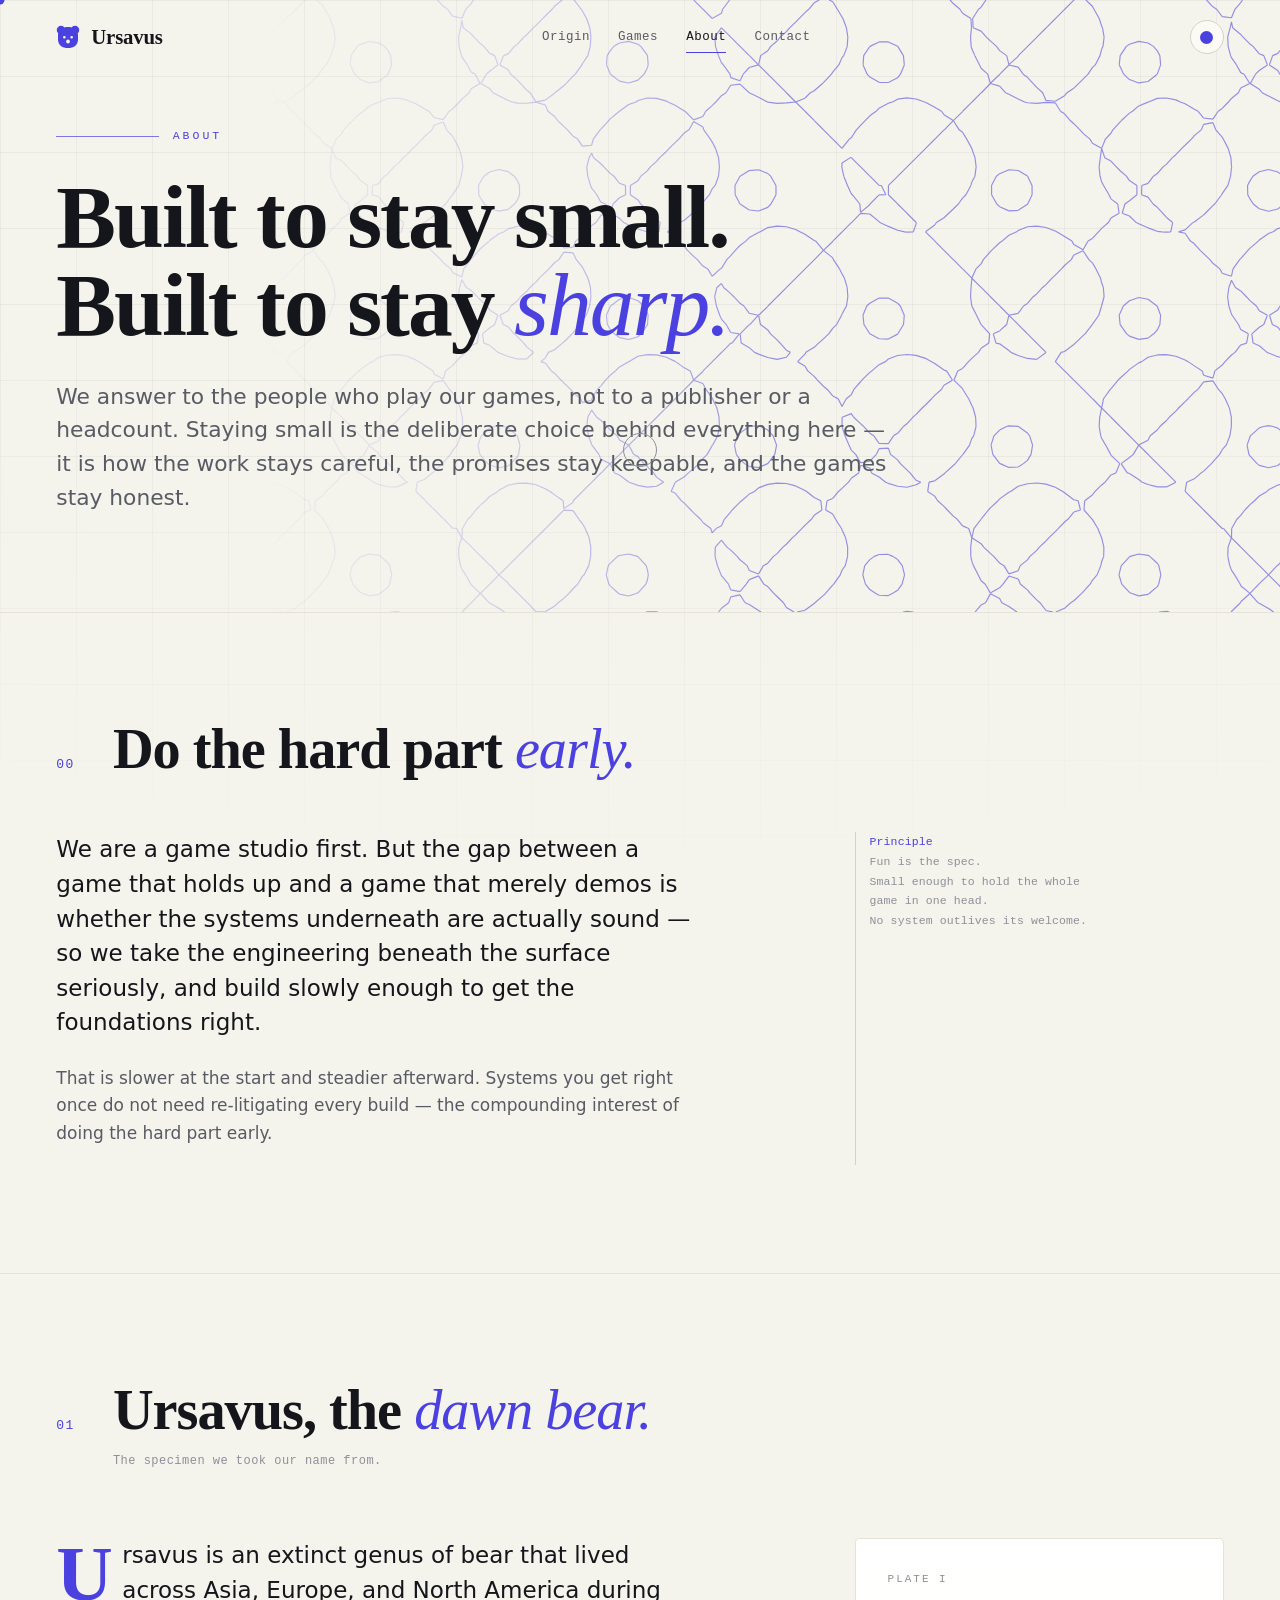
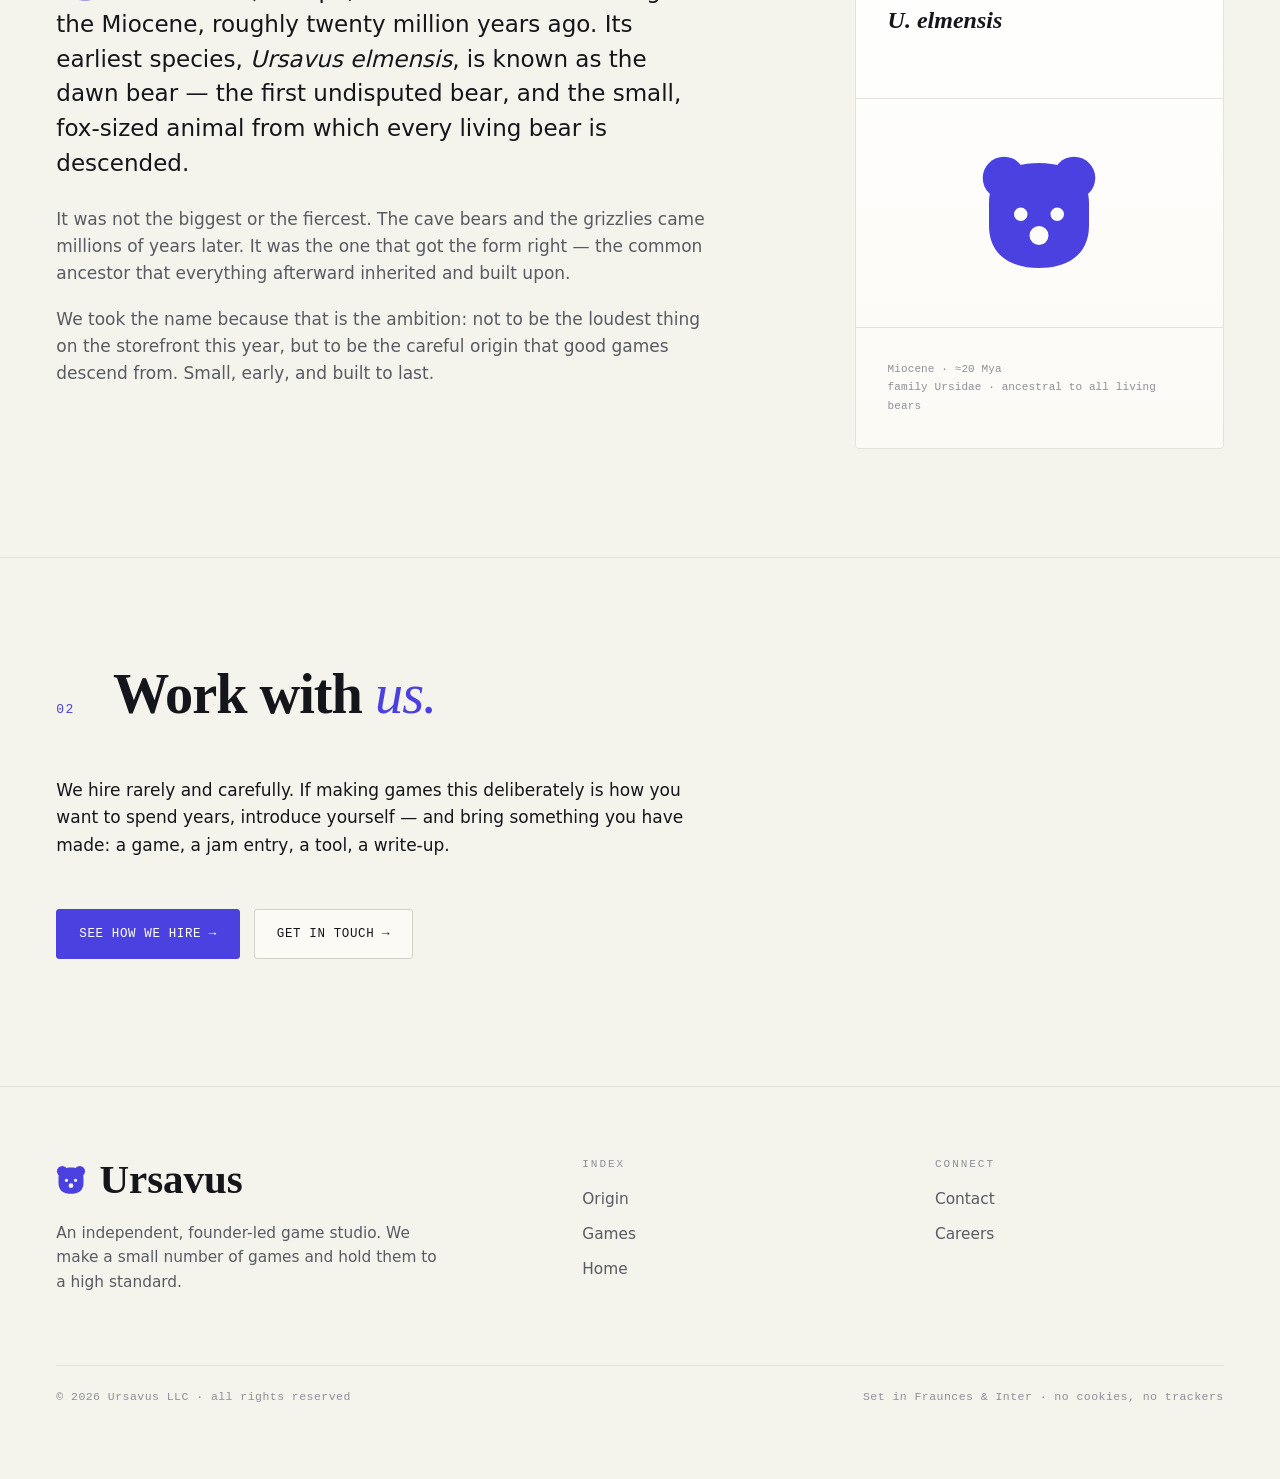
==== about.html @ 77b8c3cc "About hero: "Built to stay wild" -> "Built to stay sharp" Co-Authored-By: Claude Fable 5 <noreply@an" ====
<!doctype html>
<html lang="en">
<head>
  <meta charset="utf-8">
  <meta name="viewport" content="width=device-width, initial-scale=1">
  <title>About — Ursavus</title>
  <meta name="description" content="Ursavus is an independent, founder-led video game studio named for the dawn bear — the small Miocene ancestor of every living bear. Built to stay small, built to stay sharp.">
  <meta name="theme-color" content="#0A0B0F">
  <meta name="color-scheme" content="dark light">
  <script>
    (function(){var t;try{t=localStorage.getItem("urs-theme");}catch(e){}
      if(t!=="light"&&t!=="dark"){t=window.matchMedia&&window.matchMedia("(prefers-color-scheme: light)").matches?"light":"dark";}
      document.documentElement.setAttribute("data-theme",t);document.documentElement.classList.add("js");
      try{if("scrollRestoration"in history)history.scrollRestoration="manual";}catch(e2){}})();
  </script>
  <link rel="icon" href="logo.svg" type="image/svg+xml">
  <link rel="preload" href="../fonts/fraunces-600.woff2" as="font" type="font/woff2" crossorigin>
  <link rel="preload" href="../fonts/inter-400.woff2" as="font" type="font/woff2" crossorigin>
  <link rel="stylesheet" href="styles.css">
</head>
<body id="top">
  <a class="skip" href="#main">Skip to content</a>
  <div class="cursor" aria-hidden="true"></div>
  <div class="cursor-ring" aria-hidden="true"></div>

  <header class="site-head">
    <div class="wrap head-row">
      <a class="brand magnetic" href="index.html" aria-label="Ursavus — home">
        <svg class="mark" viewBox="0 0 48 56" aria-hidden="true">
          <circle cx="10" cy="14" r="8.5"/><circle cx="38" cy="14" r="8.5"/>
          <path fill-rule="evenodd" d="M4,24 C4,12 14,8 24,8 C34,8 44,12 44,24 L44,33 C44,45 35,50 24,50 C13,50 4,45 4,33 Z M14,28.5 a2.7,2.7 0 1,0 5.4,0 a2.7,2.7 0 1,0 -5.4,0 z M28.6,28.5 a2.7,2.7 0 1,0 5.4,0 a2.7,2.7 0 1,0 -5.4,0 z M20.2,37 a3.8,3.8 0 1,0 7.6,0 a3.8,3.8 0 1,0 -7.6,0 z"/>
        </svg>
        Ursavus
      </a>
      <nav class="nav" aria-label="Primary">
        <a href="index.html#origin">Origin</a>
        <a href="index.html#games">Games</a>
        <a href="about.html" class="active">About</a>
        <a href="contact.html">Contact</a>
      </nav>
      <div class="head-tools">
        <button class="tt magnetic" type="button" aria-label="Switch theme"><span class="tt-disc"></span></button>
        <button class="burger" type="button" aria-label="Menu" aria-expanded="false">
          <svg width="18" height="18" viewBox="0 0 18 18" aria-hidden="true"><path d="M2 5h14M2 9h14M2 13h14" stroke="currentColor" stroke-width="1.6" stroke-linecap="round"/></svg>
        </button>
      </div>
    </div>
  </header>

  <main id="main">

    <section class="hero hero--page">
      <canvas id="field" class="hero-field hero-field--lattice" data-mode="lattice" aria-hidden="true"></canvas>
      <div class="wrap">
        <p class="hero-eyebrow reveal"><span class="rule"></span><span class="tag tag--accent">About</span></p>
        <h1 class="disp reveal" style="--d:60;font-size:clamp(2.6rem,7vw,6rem);max-width:16ch">Built to stay small. Built to stay <em>sharp.</em></h1>
        <p class="lead reveal" style="--d:140;max-width:60ch;margin-top:1em">We answer to the people who play our games, not to a publisher or a headcount. Staying small is the deliberate choice behind everything here — it is how the work stays careful, the promises stay keepable, and the games stay honest.</p>
      </div>
    </section>

    <!-- 00 the company -->
    <section class="section section--line" aria-labelledby="a-co">
      <div class="wrap">
        <div class="cat-head">
          <span class="cat-num reveal">00</span>
          <div><h2 class="cat-title reveal" id="a-co">Do the hard part <em>early.</em></h2></div>
        </div>
        <div class="grid12">
          <div class="prose reveal" style="grid-column:1/span 7;--d:60">
            <p class="first">We are a game studio first. But the gap between a game that holds up and a game that merely demos is whether the systems underneath are actually sound — so we take the engineering beneath the surface seriously, and build slowly enough to get the foundations right.</p>
            <p>That is slower at the start and steadier afterward. Systems you get right once do not need re-litigating every build — the compounding interest of doing the hard part early.</p>
          </div>
          <aside class="margin-note reveal" style="grid-column:9/span 4;--d:140">
            <b>Principle</b><br>Fun is the spec.<br>Small enough to hold the whole<br>game in one head.<br>No system outlives its welcome.
          </aside>
        </div>
      </div>
    </section>

    <!-- 01 the name — specimen entry -->
    <section class="section section--line" id="name" aria-labelledby="a-name">
      <div class="wrap">
        <div class="cat-head">
          <span class="cat-num reveal">01</span>
          <div>
            <h2 class="cat-title reveal" id="a-name">Ursavus, the <em>dawn bear.</em></h2>
            <p class="cat-sub reveal" style="--d:80">The specimen we took our name from.</p>
          </div>
        </div>
        <div class="grid12" style="align-items:start;row-gap:clamp(24px,4vw,40px)">
          <div class="prose reveal" style="grid-column:1/span 7;--d:60">
            <p class="first drop">Ursavus is an extinct genus of bear that lived across Asia, Europe, and North America during the Miocene, roughly twenty million years ago. Its earliest species, <em>Ursavus elmensis</em>, is known as the dawn bear — the first undisputed bear, and the small, fox-sized animal from which every living bear is descended.</p>
            <p>It was not the biggest or the fiercest. The cave bears and the grizzlies came millions of years later. It was the one that got the form right — the common ancestor that everything afterward inherited and built upon.</p>
            <p>We took the name because that is the ambition: not to be the loudest thing on the storefront this year, but to be the careful origin that good games descend from. Small, early, and built to last.</p>
          </div>
          <figure class="plate reveal" style="grid-column:9/span 4;--d:120;margin:0">
            <div class="plate-head"><div><p class="plate-id">Plate I</p><p class="plate-name" style="font-size:clamp(1.2rem,2vw,1.5rem)"><em>U. elmensis</em></p></div></div>
            <div class="plate-body" style="display:grid;place-items:center;padding-block:clamp(26px,4vw,44px)">
              <svg viewBox="0 0 48 56" width="120" aria-hidden="true" style="color:var(--accent)">
                <g fill="currentColor">
                  <circle cx="10" cy="14" r="8.5"/><circle cx="38" cy="14" r="8.5"/>
                  <path fill-rule="evenodd" d="M4,24 C4,12 14,8 24,8 C34,8 44,12 44,24 L44,33 C44,45 35,50 24,50 C13,50 4,45 4,33 Z M14,28.5 a2.7,2.7 0 1,0 5.4,0 a2.7,2.7 0 1,0 -5.4,0 z M28.6,28.5 a2.7,2.7 0 1,0 5.4,0 a2.7,2.7 0 1,0 -5.4,0 z M20.2,37 a3.8,3.8 0 1,0 7.6,0 a3.8,3.8 0 1,0 -7.6,0 z"/>
                </g>
              </svg>
            </div>
            <figcaption class="plate-head" style="border-top:1px solid var(--line);border-bottom:none">
              <div class="margin-note" style="border:none;padding:0;font-size:11px">Miocene · ≈20 Mya<br>family Ursidae · ancestral to all living bears</div>
            </figcaption>
          </figure>
        </div>
      </div>
    </section>

    <!-- 02 work with us -->
    <section class="section section--line" aria-labelledby="a-join">
      <div class="wrap">
        <div class="cat-head">
          <span class="cat-num reveal">02</span>
          <div><h2 class="cat-title reveal" id="a-join">Work with <em>us.</em></h2></div>
        </div>
        <div class="grid12">
          <p class="prose first reveal" style="grid-column:1/span 8;--d:60">We hire rarely and carefully. If making games this deliberately is how you want to spend years, introduce yourself — and bring something you have made: a game, a jam entry, a tool, a write-up.</p>
        </div>
        <p class="btnrow reveal" style="--d:120;margin-top:2rem">
          <a class="btn btn--solid magnetic" href="contact.html#careers">See how we hire <span class="arr" aria-hidden="true">→</span></a>
          <a class="btn magnetic" href="contact.html">Get in touch <span class="arr" aria-hidden="true">→</span></a>
        </p>
      </div>
    </section>

  </main>

  <footer class="site-foot">
    <div class="wrap">
      <div class="foot-top">
        <div class="foot-brand">
          <p class="foot-mark">
            <svg class="mark" viewBox="0 0 48 56" aria-hidden="true">
              <circle cx="10" cy="14" r="8.5"/><circle cx="38" cy="14" r="8.5"/>
              <path fill-rule="evenodd" d="M4,24 C4,12 14,8 24,8 C34,8 44,12 44,24 L44,33 C44,45 35,50 24,50 C13,50 4,45 4,33 Z M14,28.5 a2.7,2.7 0 1,0 5.4,0 a2.7,2.7 0 1,0 -5.4,0 z M28.6,28.5 a2.7,2.7 0 1,0 5.4,0 a2.7,2.7 0 1,0 -5.4,0 z M20.2,37 a3.8,3.8 0 1,0 7.6,0 a3.8,3.8 0 1,0 -7.6,0 z"/>
            </svg>
            Ursavus
          </p>
          <p>An independent, founder-led game studio. We make a small number of games and hold them to a high standard.</p>
        </div>
        <div class="foot-col">
          <h4>Index</h4>
          <a href="index.html#origin">Origin</a>
          <a href="index.html#games">Games</a>
          <a href="index.html">Home</a>
        </div>
        <div class="foot-col">
          <h4>Connect</h4>
          <a href="contact.html">Contact</a>
          <a href="contact.html#careers">Careers</a>
        </div>
      </div>
      <div class="foot-meta">
        <span>© 2026 Ursavus LLC · all rights reserved</span>
        <span>Set in Fraunces &amp; Inter · no cookies, no trackers</span>
      </div>
    </div>
  </footer>

  <script defer src="app.js"></script>
  <script defer src="viz.js"></script>
</body>
</html>
---- styles.css ----
/* ============================================================================
   URSAVUS — v2  ·  "A field guide to a deliberate game studio"
   Editorial / Swiss system with an exposed mathematical grid, taxonomic
   marginalia, and a deep-time signature. Fraunces · Inter · mono. Dual theme.
   ============================================================================ */

@font-face{font-family:"Fraunces";font-style:normal;font-weight:600;font-display:swap;src:url("../fonts/fraunces-600.woff2") format("woff2");}
@font-face{font-family:"Fraunces";font-style:italic;font-weight:400;font-display:swap;src:url("../fonts/fraunces-400-italic.woff2") format("woff2");}
@font-face{font-family:"Inter";font-style:normal;font-weight:400;font-display:swap;src:url("../fonts/inter-400.woff2") format("woff2");}
@font-face{font-family:"Inter";font-style:normal;font-weight:600;font-display:swap;src:url("../fonts/inter-600.woff2") format("woff2");}

/* ---------- tokens ---------- */
:root{
  --serif:"Fraunces",Georgia,"Times New Roman",serif;
  --sans:"Inter",system-ui,-apple-system,"Segoe UI",Roboto,sans-serif;
  --mono:ui-monospace,"SF Mono","JetBrains Mono","IBM Plex Mono",Menlo,Consolas,monospace;

  --maxw:1280px;
  --gut:clamp(20px,4.4vw,72px);
  --col:minmax(0,1fr);

  /* dark (default) */
  --bg:#0A0B0F;
  --bg-2:#0E1015;
  --panel:#101319;
  --ink:#ECEDF1;
  --ink-2:#9A9DA8;
  --ink-3:#5E626E;
  --line:#191C24;
  --line-2:#272B35;
  --accent:#7C73FF;
  --accent-2:#54E3C6;
  --accent-ink:#08090C;
  --grid:rgba(255,255,255,.030);
  --sel:rgba(124,115,255,.30);
  --shadow:0 40px 90px -50px rgba(0,0,0,.85);
}
[data-theme="light"]{
  --bg:#F4F3EC;
  --bg-2:#FBFAF5;
  --panel:#FFFFFF;
  --ink:#15161B;
  --ink-2:#585B63;
  --ink-3:#8E9099;
  --line:#E5E3D8;
  --line-2:#D4D2C5;
  --accent:#4B41E0;
  --accent-2:#0E9B86;
  --accent-ink:#FFFFFF;
  --grid:rgba(20,21,26,.045);
  --sel:rgba(75,65,224,.18);
  --shadow:0 40px 90px -55px rgba(31,31,46,.30);
}

*,*::before,*::after{box-sizing:border-box;}
html{-webkit-text-size-adjust:100%;scroll-behavior:smooth;}
@media (prefers-reduced-motion:reduce){html{scroll-behavior:auto;}}
body{
  margin:0;font-family:var(--sans);font-size:17px;line-height:1.6;
  color:var(--ink);background:var(--bg);
  -webkit-font-smoothing:antialiased;text-rendering:optimizeLegibility;
  overflow-x:hidden;
}
::selection{background:var(--sel);}

/* exposed graph-paper grid, very faint */
body::before{
  content:"";position:fixed;inset:0;z-index:-2;pointer-events:none;
  background-image:linear-gradient(var(--grid) 1px,transparent 1px),
                   linear-gradient(90deg,var(--grid) 1px,transparent 1px);
  background-size:clamp(40px,6vw,76px) clamp(40px,6vw,76px);
  -webkit-mask-image:radial-gradient(120% 100% at 50% 0%,#000 55%,transparent 100%);
          mask-image:radial-gradient(120% 100% at 50% 0%,#000 55%,transparent 100%);
}

a{color:inherit;text-decoration:none;}
img,svg,canvas{display:block;max-width:100%;}
hr{border:none;border-top:1px solid var(--line);margin:0;}
::-webkit-scrollbar{width:10px;height:10px;}
::-webkit-scrollbar-thumb{background:var(--line-2);border-radius:8px;}

.skip{position:absolute;left:-9999px;top:0;background:var(--accent);color:var(--accent-ink);padding:10px 16px;z-index:300;font-family:var(--mono);font-size:13px;border-radius:0 0 8px 0;}
.skip:focus{left:0;}

.wrap{max-width:var(--maxw);margin:0 auto;padding-inline:var(--gut);}

/* ---------- type ---------- */
h1,h2,h3,h4{font-family:var(--serif);font-weight:600;line-height:1.02;letter-spacing:-.018em;margin:0;color:var(--ink);}
h1 em,h2 em,h3 em,.disp em{font-style:italic;font-weight:400;color:var(--accent);}
.disp{font-family:var(--serif);font-weight:600;line-height:.98;letter-spacing:-.022em;font-size:clamp(2.7rem,8vw,7rem);}
h2{font-size:clamp(2rem,4.4vw,3.6rem);}
h3{font-size:clamp(1.25rem,2vw,1.6rem);letter-spacing:-.01em;}
p{margin:0 0 1.1em;}
strong{font-weight:600;color:var(--ink);}
em{font-style:italic;}
.lead{font-size:clamp(1.15rem,1.7vw,1.42rem);line-height:1.55;color:var(--ink-2);}
.muted{color:var(--ink-2);}
.faint{color:var(--ink-3);}
.serif{font-family:var(--serif);}
.mono{font-family:var(--mono);}

/* mono micro-label / catalog tag */
.tag{font-family:var(--mono);font-size:11.5px;letter-spacing:.26em;text-transform:uppercase;color:var(--ink-3);}
.tag--accent{color:var(--accent);}

/* drop initial for editorial openings */
.drop::first-letter{
  font-family:var(--serif);font-weight:600;float:left;font-size:3.4em;line-height:.8;
  padding:.06em .12em 0 0;color:var(--accent);
}

/* ---------- custom cursor ---------- */
@media (hover:hover) and (pointer:fine){
  body{cursor:none;}
  a,button,.magnetic,input,textarea,label[for],.tl-track{cursor:none;}
  .cursor{position:fixed;top:0;left:0;width:9px;height:9px;border-radius:50%;
    background:var(--accent);z-index:500;pointer-events:none;
    transform:translate(-50%,-50%);transition:width .2s,height .2s,background .2s,opacity .2s;}
  .cursor-ring{position:fixed;top:0;left:0;width:34px;height:34px;border:1px solid var(--ink-3);
    border-radius:50%;z-index:500;pointer-events:none;transform:translate(-50%,-50%);
    transition:width .25s cubic-bezier(.22,.61,.36,1),height .25s,border-color .25s,opacity .25s;}
  body.cursor-hot .cursor{width:5px;height:5px;}
  body.cursor-hot .cursor-ring{width:54px;height:54px;border-color:var(--accent);}
}
.cursor,.cursor-ring{display:none;}
@media (hover:hover) and (pointer:fine){.cursor,.cursor-ring{display:block;}}

/* ---------- header ---------- */
.site-head{position:fixed;top:0;left:0;right:0;z-index:200;
  transition:background .35s,backdrop-filter .35s,border-color .35s;border-bottom:1px solid transparent;}
.site-head.is-stuck{background:color-mix(in srgb,var(--bg) 72%,transparent);
  backdrop-filter:blur(16px) saturate(1.3);-webkit-backdrop-filter:blur(16px) saturate(1.3);border-bottom-color:var(--line);}
.head-row{display:flex;align-items:center;justify-content:space-between;gap:18px;height:74px;}
.brand{display:flex;align-items:center;gap:11px;font-family:var(--serif);font-weight:600;font-size:1.3rem;letter-spacing:-.01em;color:var(--ink);}
.brand .mark{width:24px;height:28px;color:var(--accent);transform-origin:50% 60%;transition:transform .7s cubic-bezier(.22,.61,.36,1);}
.brand:hover .mark{transform:rotate(-8deg) scale(1.06);}
.brand .mark path,.brand .mark circle{fill:currentColor;}
.brand small{font-family:var(--mono);font-size:10px;letter-spacing:.22em;text-transform:uppercase;color:var(--ink-3);align-self:flex-end;margin-bottom:5px;}
.nav{display:flex;align-items:center;gap:clamp(16px,2.2vw,30px);}
.nav a{font-family:var(--mono);font-size:12.5px;letter-spacing:.04em;color:var(--ink-2);position:relative;padding:6px 0;transition:color .2s;}
.nav a::after{content:"";position:absolute;left:0;right:100%;bottom:0;height:1px;background:var(--accent);transition:right .3s cubic-bezier(.22,.61,.36,1);}
.nav a:hover{color:var(--ink);}
.nav a:hover::after,.nav a.active::after{right:0;}
.nav a.active{color:var(--ink);}
.head-tools{display:flex;align-items:center;gap:14px;}
.tt{appearance:none;width:34px;height:34px;border-radius:50%;border:1px solid var(--line-2);background:var(--bg-2);display:grid;place-items:center;transition:border-color .2s,transform .3s;}
.tt:hover{border-color:var(--accent);transform:rotate(40deg);}
.tt-disc{width:13px;height:13px;border-radius:50%;background:var(--ink);box-shadow:inset -4px -2px 0 0 var(--bg-2);transition:.3s;}
[data-theme="light"] .tt-disc{background:var(--accent);box-shadow:none;}
.burger{display:none;}

/* ---------- hero ---------- */
.hero{position:relative;min-height:100svh;display:flex;align-items:center;padding-top:clamp(110px,14vh,168px);padding-bottom:clamp(56px,8vh,104px);overflow:hidden;}
.hero--page{min-height:clamp(520px,68vh,720px);}
.hero-field{position:absolute;inset:0;width:100%;height:100%;z-index:0;pointer-events:none;opacity:.92;}
.hero-field--lattice{opacity:.95;
  -webkit-mask-image:linear-gradient(to right,transparent 0%,transparent 20%,rgba(0,0,0,.4) 40%,#000 60%);
          mask-image:linear-gradient(to right,transparent 0%,transparent 20%,rgba(0,0,0,.4) 40%,#000 60%);}
.hero-field--ripple{opacity:.9;
  -webkit-mask-image:linear-gradient(to right,transparent 0%,transparent 26%,rgba(0,0,0,.42) 50%,#000 78%);
          mask-image:linear-gradient(to right,transparent 0%,transparent 26%,rgba(0,0,0,.42) 50%,#000 78%);}
.hero .wrap{position:relative;z-index:1;width:100%;}
.hero-eyebrow{display:flex;align-items:center;gap:14px;margin-bottom:clamp(18px,3vh,34px);}
.hero-eyebrow .rule{height:1px;width:clamp(40px,8vw,110px);background:var(--accent);opacity:.7;}
.hero h1{margin:0 0 .35em;max-width:18ch;}
.hero-foot{display:flex;flex-wrap:wrap;gap:clamp(20px,4vw,60px);align-items:flex-end;margin-top:clamp(22px,4vh,44px);}
.hero-foot .lead{max-width:46ch;margin:0;}
.scroll-cue{font-family:var(--mono);font-size:11px;letter-spacing:.2em;text-transform:uppercase;color:var(--ink-3);display:inline-flex;align-items:center;gap:9px;}
.scroll-cue .bar{width:1px;height:34px;background:linear-gradient(var(--accent),transparent);display:inline-block;position:relative;overflow:hidden;}
.scroll-cue .bar::after{content:"";position:absolute;top:-50%;left:0;width:1px;height:50%;background:var(--accent);animation:cue 1.9s cubic-bezier(.7,0,.3,1) infinite;}
@keyframes cue{0%{top:-50%}60%,100%{top:120%}}

/* taxonomy strip */
.taxon{border-top:1px solid var(--line);border-bottom:1px solid var(--line);}
.taxon-row{display:grid;grid-template-columns:repeat(4,1fr);}
.taxon-cell{padding:18px 0;border-left:1px solid var(--line);padding-left:18px;}
.taxon-cell:first-child{border-left:none;padding-left:0;}
.taxon-cell dt{font-family:var(--mono);font-size:10.5px;letter-spacing:.2em;text-transform:uppercase;color:var(--ink-3);margin-bottom:.5em;}
.taxon-cell dd{margin:0;font-family:var(--serif);font-size:clamp(1rem,1.5vw,1.25rem);color:var(--ink);}

/* ---------- sections / catalog ---------- */
.section{padding-block:clamp(72px,12vh,150px);position:relative;}
.section--line{border-top:1px solid var(--line);}
.cat-head{display:grid;grid-template-columns:auto 1fr;gap:clamp(16px,3vw,40px);align-items:baseline;margin-bottom:clamp(34px,6vh,68px);}
.cat-num{font-family:var(--mono);font-size:13px;letter-spacing:.1em;color:var(--accent);padding-top:.6em;}
.cat-title{max-width:20ch;}
.cat-sub{font-family:var(--mono);font-size:12px;letter-spacing:.04em;color:var(--ink-3);margin-top:1em;}

.grid12{display:grid;grid-template-columns:repeat(12,1fr);gap:clamp(18px,2.4vw,30px);}
.prose{max-width:60ch;}
.prose p{color:var(--ink-2);}
.prose .first{font-size:clamp(1.2rem,1.8vw,1.5rem);color:var(--ink);line-height:1.5;}

/* marginalia */
.margin-note{font-family:var(--mono);font-size:11.5px;line-height:1.7;letter-spacing:.01em;color:var(--ink-3);border-left:1px solid var(--line-2);padding-left:14px;}
.margin-note b{color:var(--accent);font-weight:400;}

/* field marks (principles) */
.marks{border-top:1px solid var(--line);}
.mark-row{display:grid;grid-template-columns:auto minmax(0,16ch) 1fr;gap:clamp(14px,3vw,44px);align-items:baseline;
  padding:clamp(22px,3vw,34px) 0;border-bottom:1px solid var(--line);transition:padding-left .35s cubic-bezier(.22,.61,.36,1);}
.mark-row:hover{padding-left:10px;}
.mark-row .ix{font-family:var(--mono);font-size:12px;color:var(--accent);}
.mark-row h3{font-size:clamp(1.3rem,2.2vw,1.9rem);}
.mark-row p{margin:0;color:var(--ink-2);max-width:54ch;}

/* specimen plate (games) */
.plate{border:1px solid var(--line);background:linear-gradient(180deg,var(--panel),var(--bg-2));border-radius:4px;overflow:hidden;position:relative;transition:border-color .3s,transform .3s;}
.plate:hover{border-color:var(--line-2);transform:translateY(-3px);}
.plate-head{display:flex;align-items:flex-start;justify-content:space-between;gap:16px;padding:clamp(22px,3vw,32px);border-bottom:1px solid var(--line);}
.plate-id{font-family:var(--mono);font-size:11px;letter-spacing:.18em;text-transform:uppercase;color:var(--ink-3);}
.plate-name{font-family:var(--serif);font-weight:600;font-size:clamp(1.6rem,2.6vw,2.3rem);display:flex;align-items:center;gap:.42em;}
.plate-name .dot{width:9px;height:9px;border-radius:50%;background:var(--accent);}
.plate-kind{font-family:var(--mono);font-size:11px;letter-spacing:.14em;text-transform:uppercase;color:var(--accent);}
.plate-body{padding:clamp(22px,3vw,32px);}
.plate-body .sum{font-family:var(--serif);font-weight:600;font-size:clamp(1.15rem,1.7vw,1.4rem);line-height:1.25;margin-bottom:.7em;}
.plate-body p{color:var(--ink-2);}
.specs{display:grid;grid-template-columns:1fr 1fr;gap:1px;background:var(--line);border:1px solid var(--line);border-radius:4px;overflow:hidden;margin-top:1.2em;}
.specs>div{background:var(--panel);padding:15px 17px;}
.specs dt{font-family:var(--mono);font-size:10.5px;letter-spacing:.1em;text-transform:uppercase;color:var(--accent);margin-bottom:.5em;}
.specs dd{margin:0;color:var(--ink-2);font-size:.92rem;line-height:1.5;}

/* ---------- deep-time scale (signature) ---------- */
.deeptime{position:relative;}
.tl-stage{position:relative;margin-top:clamp(30px,6vh,60px);}
.tl-readout{display:grid;grid-template-columns:auto 1fr;gap:clamp(16px,3vw,40px);align-items:end;min-height:clamp(150px,22vh,210px);margin-bottom:30px;}
.tl-when{font-family:var(--mono);font-size:13px;letter-spacing:.06em;color:var(--accent);}
.tl-era{font-family:var(--serif);font-weight:600;font-size:clamp(2rem,4.6vw,3.6rem);line-height:1;margin:.18em 0 .35em;}
.tl-note{max-width:52ch;color:var(--ink-2);margin:0;}
.tl-figure{align-self:end;justify-self:end;width:clamp(54px,7vw,92px);color:var(--accent);opacity:.9;}
.tl-figure path,.tl-figure circle{fill:currentColor;}

.tl-track{position:relative;height:64px;border-top:1px solid var(--line);margin-top:18px;touch-action:none;user-select:none;}
.tl-axis{position:absolute;top:0;left:0;right:0;height:1px;background:var(--line-2);}
.tl-progress{position:absolute;top:0;left:0;height:1px;background:var(--accent);}
.tl-tick{position:absolute;top:0;width:1px;height:9px;background:var(--line-2);}
.tl-tick.major{height:15px;background:var(--ink-3);}
.tl-tick span{position:absolute;top:18px;left:50%;transform:translateX(-50%);white-space:nowrap;font-family:var(--mono);font-size:10.5px;letter-spacing:.08em;color:var(--ink-3);}
.tl-stop{position:absolute;top:-5px;width:11px;height:11px;border-radius:50%;background:var(--bg);border:1.5px solid var(--ink-3);transform:translateX(-50%);transition:border-color .2s,background .2s,transform .2s;}
.tl-stop.on{border-color:var(--accent);background:var(--accent);transform:translateX(-50%) scale(1.15);}
.tl-thumb{position:absolute;top:-9px;width:18px;height:18px;border-radius:50%;background:var(--accent);border:3px solid var(--bg);transform:translateX(-50%);box-shadow:0 0 0 1px var(--accent),0 8px 24px -8px var(--accent);transition:transform .08s;}
.tl-hint{font-family:var(--mono);font-size:11px;letter-spacing:.1em;text-transform:uppercase;color:var(--ink-3);margin-top:26px;}

/* ---------- buttons / links ---------- */
.btnrow{display:flex;flex-wrap:wrap;gap:14px;align-items:center;}
.btn{display:inline-flex;align-items:center;gap:.6em;font-family:var(--mono);font-size:12.5px;letter-spacing:.05em;text-transform:uppercase;
  padding:14px 22px;border-radius:3px;border:1px solid var(--line-2);color:var(--ink);background:var(--bg-2);transition:border-color .2s,background .2s,color .2s,transform .15s;}
.btn .arr{transition:transform .25s;}
.btn:hover{border-color:var(--accent);}
.btn:hover .arr{transform:translateX(4px);}
.btn--solid{background:var(--accent);border-color:var(--accent);color:var(--accent-ink);}
.btn--solid:hover{background:color-mix(in srgb,var(--accent) 88%,#000);}
.tlink{color:var(--accent);font-family:var(--mono);font-size:13px;letter-spacing:.02em;display:inline-flex;align-items:center;gap:.45em;position:relative;}
.tlink::after{content:"";position:absolute;left:0;right:100%;bottom:-2px;height:1px;background:var(--accent);transition:right .3s cubic-bezier(.22,.61,.36,1);}
.tlink:hover::after{right:0;}
.tlink .arr{transition:transform .25s;}
.tlink:hover .arr{transform:translateX(4px);}

/* contact */
.contact-grid{display:grid;grid-template-columns:1.3fr 1fr;gap:clamp(30px,6vw,80px);align-items:end;}
.bigmail{font-family:var(--serif);font-weight:600;font-size:clamp(1.8rem,5vw,3.4rem);letter-spacing:-.02em;color:var(--ink);display:inline-block;position:relative;}
.bigmail::after{content:"";position:absolute;left:0;right:100%;bottom:.06em;height:2px;background:var(--accent);transition:right .4s cubic-bezier(.22,.61,.36,1);}
.bigmail:hover{color:var(--accent);}
.bigmail:hover::after{right:0;}

/* form */
.form{display:grid;gap:18px;max-width:560px;}
.field label{display:block;font-family:var(--mono);font-size:11px;letter-spacing:.14em;text-transform:uppercase;color:var(--ink-2);margin-bottom:.6em;}
.field input,.field textarea{width:100%;font-family:var(--sans);font-size:16px;color:var(--ink);background:var(--bg-2);border:1px solid var(--line-2);border-radius:3px;padding:14px 16px;transition:border-color .2s,background .2s;}
.field input:focus,.field textarea:focus{outline:none;border-color:var(--accent);background:var(--panel);}
.field textarea{resize:vertical;min-height:130px;}

/* ---------- footer ---------- */
.site-foot{border-top:1px solid var(--line);padding-block:clamp(48px,8vh,84px);}
.foot-top{display:grid;grid-template-columns:1.6fr 1fr 1fr;gap:clamp(28px,5vw,70px);align-items:start;}
.foot-mark{font-family:var(--serif);font-weight:600;font-size:clamp(1.9rem,3.2vw,2.6rem);line-height:1;display:flex;align-items:center;gap:.32em;margin:0 0 .5em;}
.foot-mark .mark{width:30px;height:36px;color:var(--accent);}
.foot-mark .mark path,.foot-mark .mark circle{fill:currentColor;}
.foot-brand p:not(.foot-mark){color:var(--ink-2);max-width:40ch;font-size:.96rem;}
.foot-col h4{font-family:var(--mono);font-size:11px;letter-spacing:.18em;text-transform:uppercase;color:var(--ink-3);font-weight:400;margin:0 0 1.1em;}
.foot-col a{display:block;color:var(--ink-2);font-size:.96rem;padding:5px 0;transition:color .2s;position:relative;width:fit-content;}
.foot-col a:hover{color:var(--accent);}
.foot-meta{display:flex;justify-content:space-between;gap:20px;flex-wrap:wrap;margin-top:clamp(34px,6vh,60px);padding-top:22px;border-top:1px solid var(--line);font-family:var(--mono);font-size:11.5px;letter-spacing:.04em;color:var(--ink-3);}

/* ---------- reveal motion ---------- */
html.js .reveal{opacity:0;transform:translateY(22px);}
html.js .reveal.in{opacity:1;transform:none;transition:opacity .9s cubic-bezier(.22,.61,.36,1),transform .9s cubic-bezier(.22,.61,.36,1);transition-delay:calc(var(--d,0)*1ms);}
@media (prefers-reduced-motion:reduce){
  html.js .reveal{opacity:1!important;transform:none!important;}
  .scroll-cue .bar::after{animation:none;}
  body{cursor:auto!important;}
  .cursor,.cursor-ring{display:none!important;}
}

/* ---------- responsive ---------- */
@media (max-width:1000px){
  .contact-grid{grid-template-columns:1fr;}
  .foot-top{grid-template-columns:1fr 1fr;}
  .foot-brand{grid-column:1/-1;}
}
@media (max-width:760px){
  body{font-size:16px;}
  .taxon-row{grid-template-columns:1fr 1fr;}
  .taxon-cell:nth-child(3){border-left:none;padding-left:0;}
  .taxon-cell{border-top:1px solid var(--line);padding-block:14px;}
  .taxon-cell:first-child,.taxon-cell:nth-child(2){border-top:none;}
  .cat-head{grid-template-columns:1fr;gap:8px;}
  .mark-row{grid-template-columns:auto 1fr;gap:10px 18px;}
  .mark-row p{grid-column:2;}
  .grid12{grid-template-columns:1fr;}
  .grid12>*{grid-column:1/-1!important;}
  .specs{grid-template-columns:1fr;}
  .disp{font-size:clamp(2.6rem,12vw,4rem);}
  .hero-field{opacity:.5;
    -webkit-mask-image:linear-gradient(to bottom,transparent 0%,transparent 26%,#000 62%);
            mask-image:linear-gradient(to bottom,transparent 0%,transparent 26%,#000 62%);}
  .foot-top{grid-template-columns:1fr;}
  .nav{display:none;position:fixed;inset:74px 0 auto 0;flex-direction:column;align-items:flex-start;gap:0;
    background:color-mix(in srgb,var(--bg) 96%,transparent);backdrop-filter:blur(18px);border-bottom:1px solid var(--line);padding:8px var(--gut) 18px;}
  .nav.open{display:flex;}
  .nav a{width:100%;padding:13px 0;border-bottom:1px solid var(--line);font-size:15px;}
  .burger{display:grid;place-items:center;width:36px;height:36px;border:1px solid var(--line-2);border-radius:6px;background:var(--bg-2);color:var(--ink);}
  .tl-figure{display:none;}
  .tl-readout{grid-template-columns:1fr;min-height:0;}
}
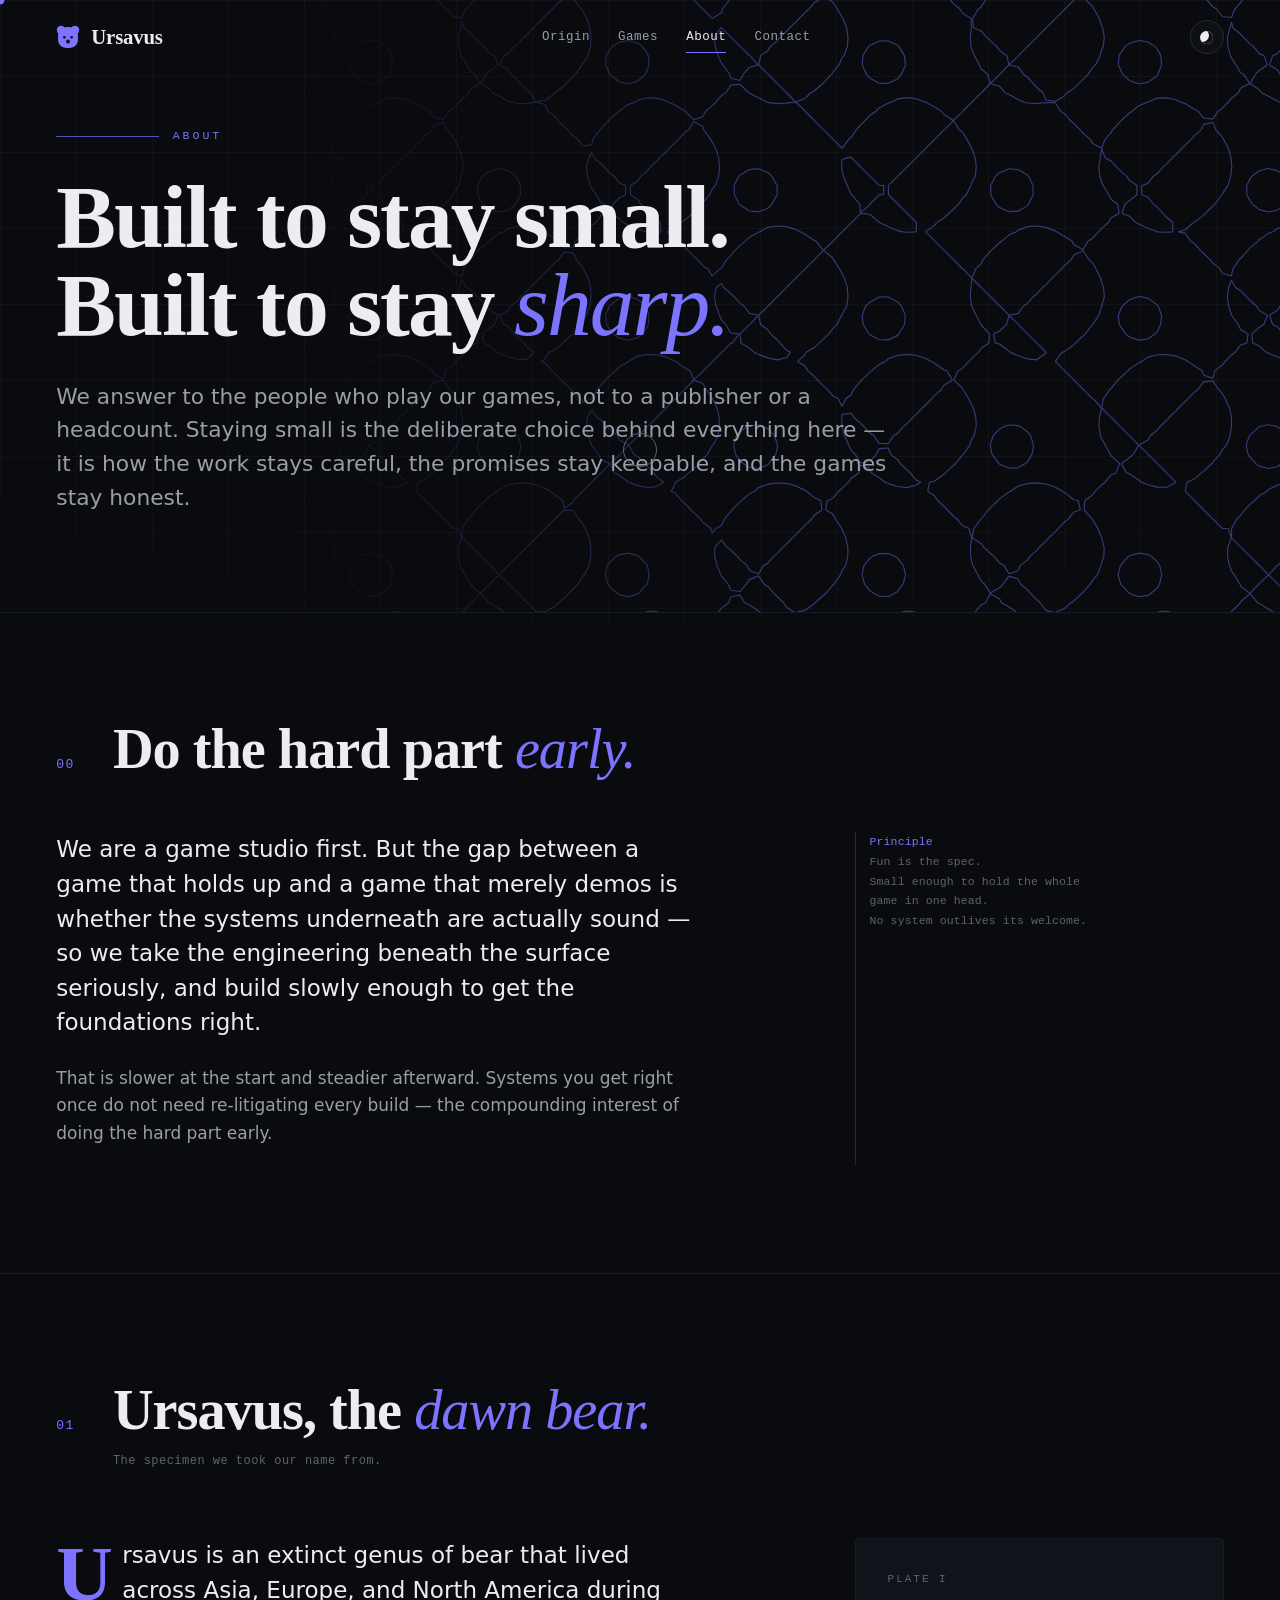
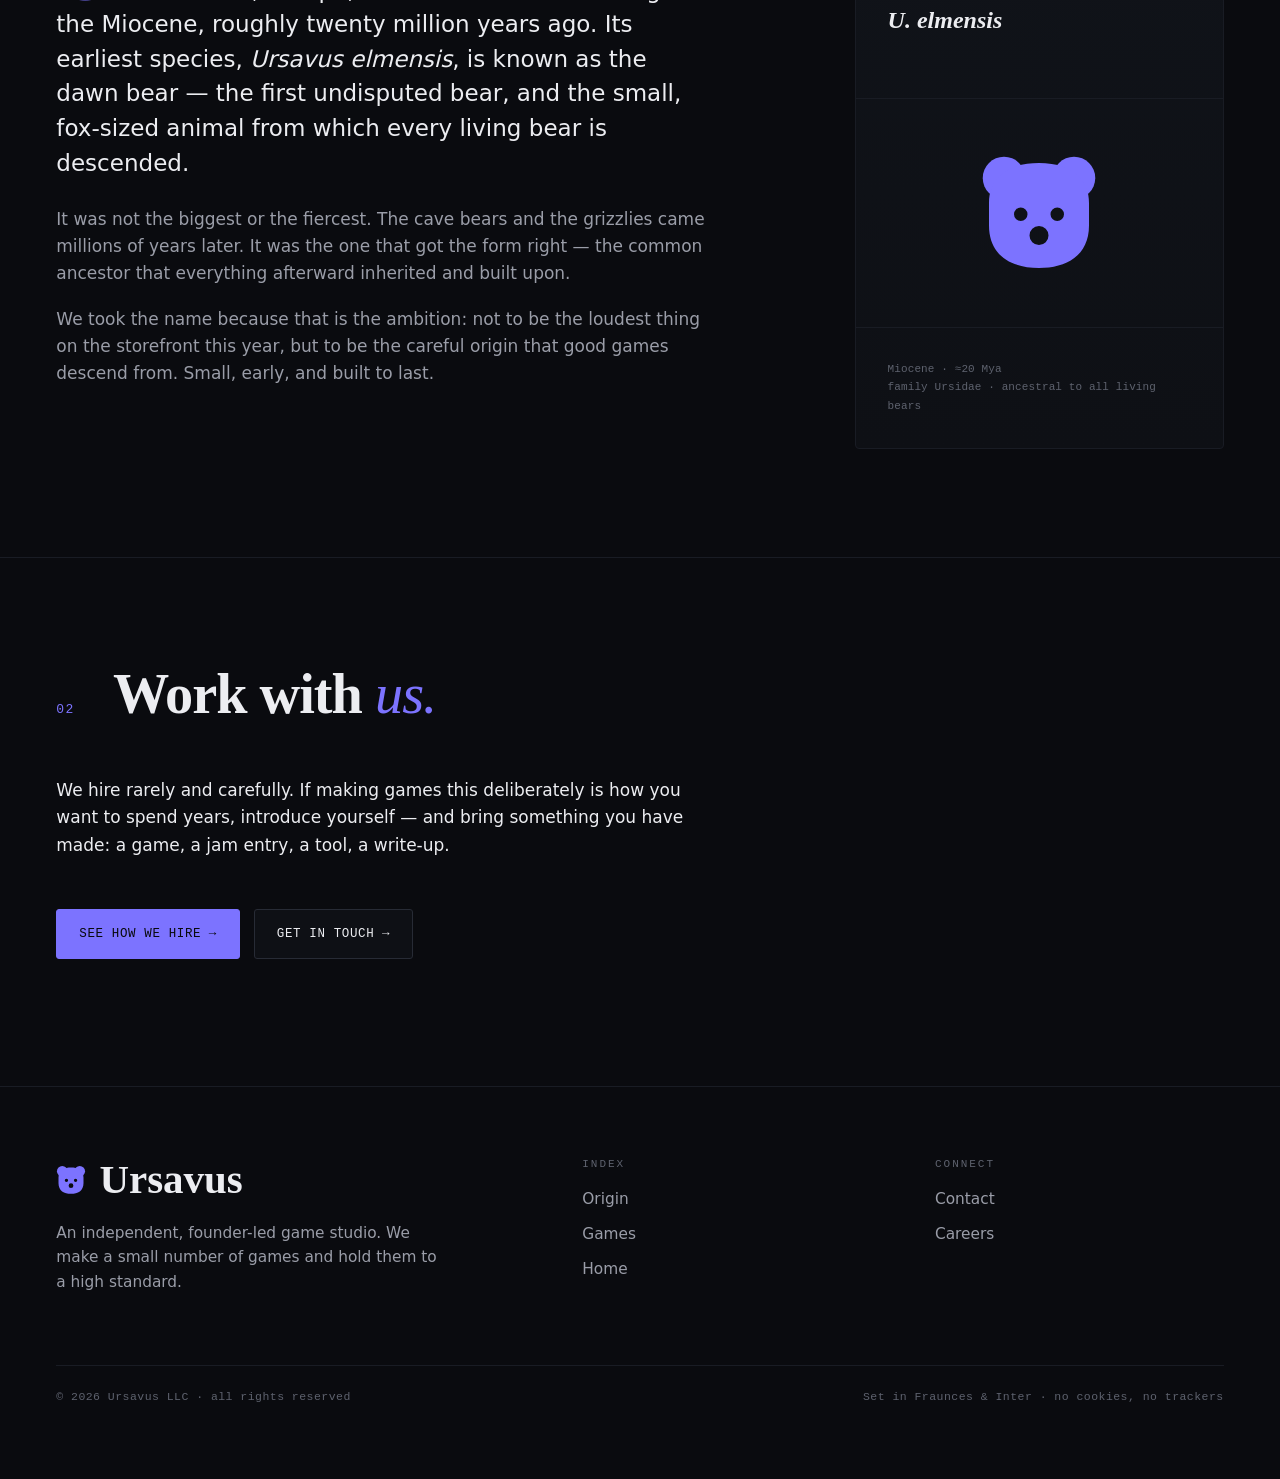
==== commit 9ec2b832: "Fix field-mark heading overlap, default to dark theme, add plate CTAs - Widen the .mark-row heading " ====
--- a/about.html
+++ b/about.html
@@ -9,7 +9,7 @@
   <meta name="color-scheme" content="dark light">
   <script>
     (function(){var t;try{t=localStorage.getItem("urs-theme");}catch(e){}
-      if(t!=="light"&&t!=="dark"){t=window.matchMedia&&window.matchMedia("(prefers-color-scheme: light)").matches?"light":"dark";}
+      if(t!=="light"&&t!=="dark"){t="dark";}
       document.documentElement.setAttribute("data-theme",t);document.documentElement.classList.add("js");
       try{if("scrollRestoration"in history)history.scrollRestoration="manual";}catch(e2){}})();
   </script>
--- a/styles.css
+++ b/styles.css
@@ -197,7 +197,7 @@
 
 /* field marks (principles) */
 .marks{border-top:1px solid var(--line);}
-.mark-row{display:grid;grid-template-columns:auto minmax(0,16ch) 1fr;gap:clamp(14px,3vw,44px);align-items:baseline;
+.mark-row{display:grid;grid-template-columns:auto minmax(0,15rem) 1fr;gap:clamp(14px,3vw,44px);align-items:baseline;
   padding:clamp(22px,3vw,34px) 0;border-bottom:1px solid var(--line);transition:padding-left .35s cubic-bezier(.22,.61,.36,1);}
 .mark-row:hover{padding-left:10px;}
 .mark-row .ix{font-family:var(--mono);font-size:12px;color:var(--accent);}
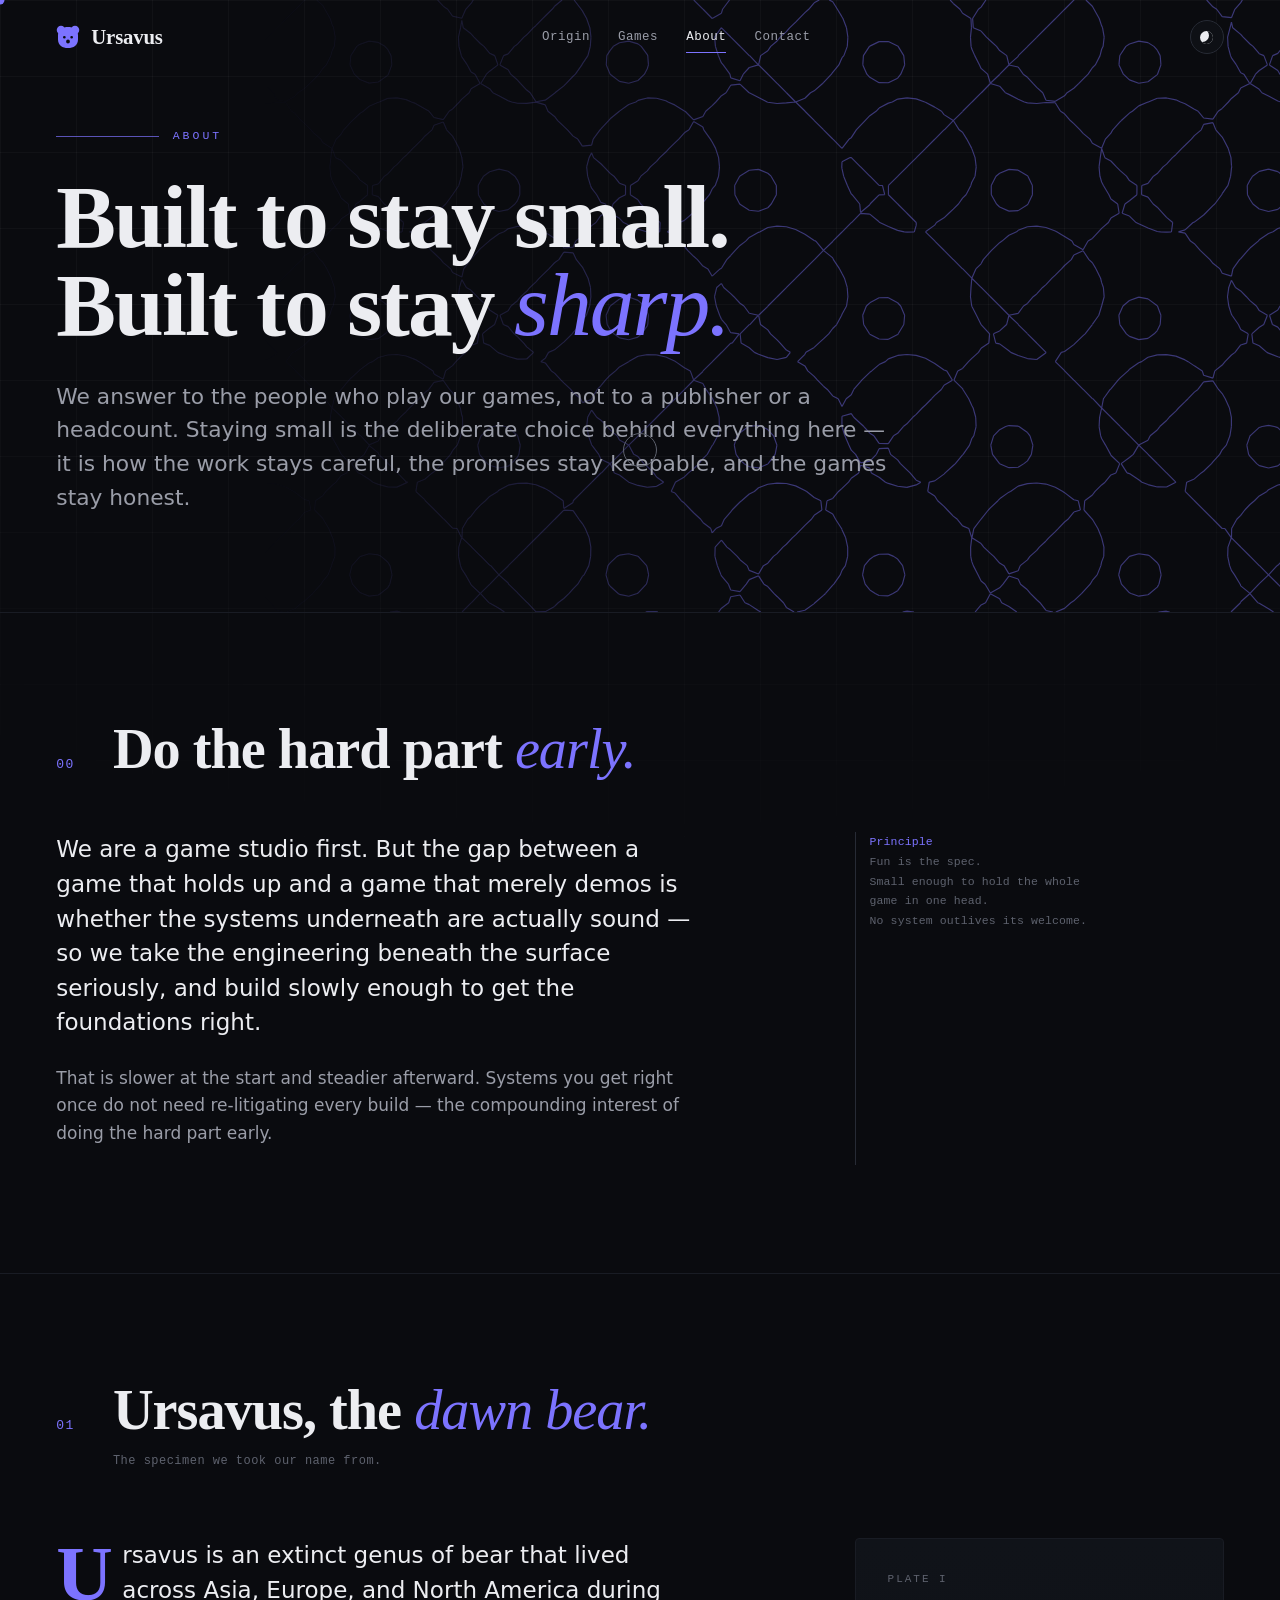
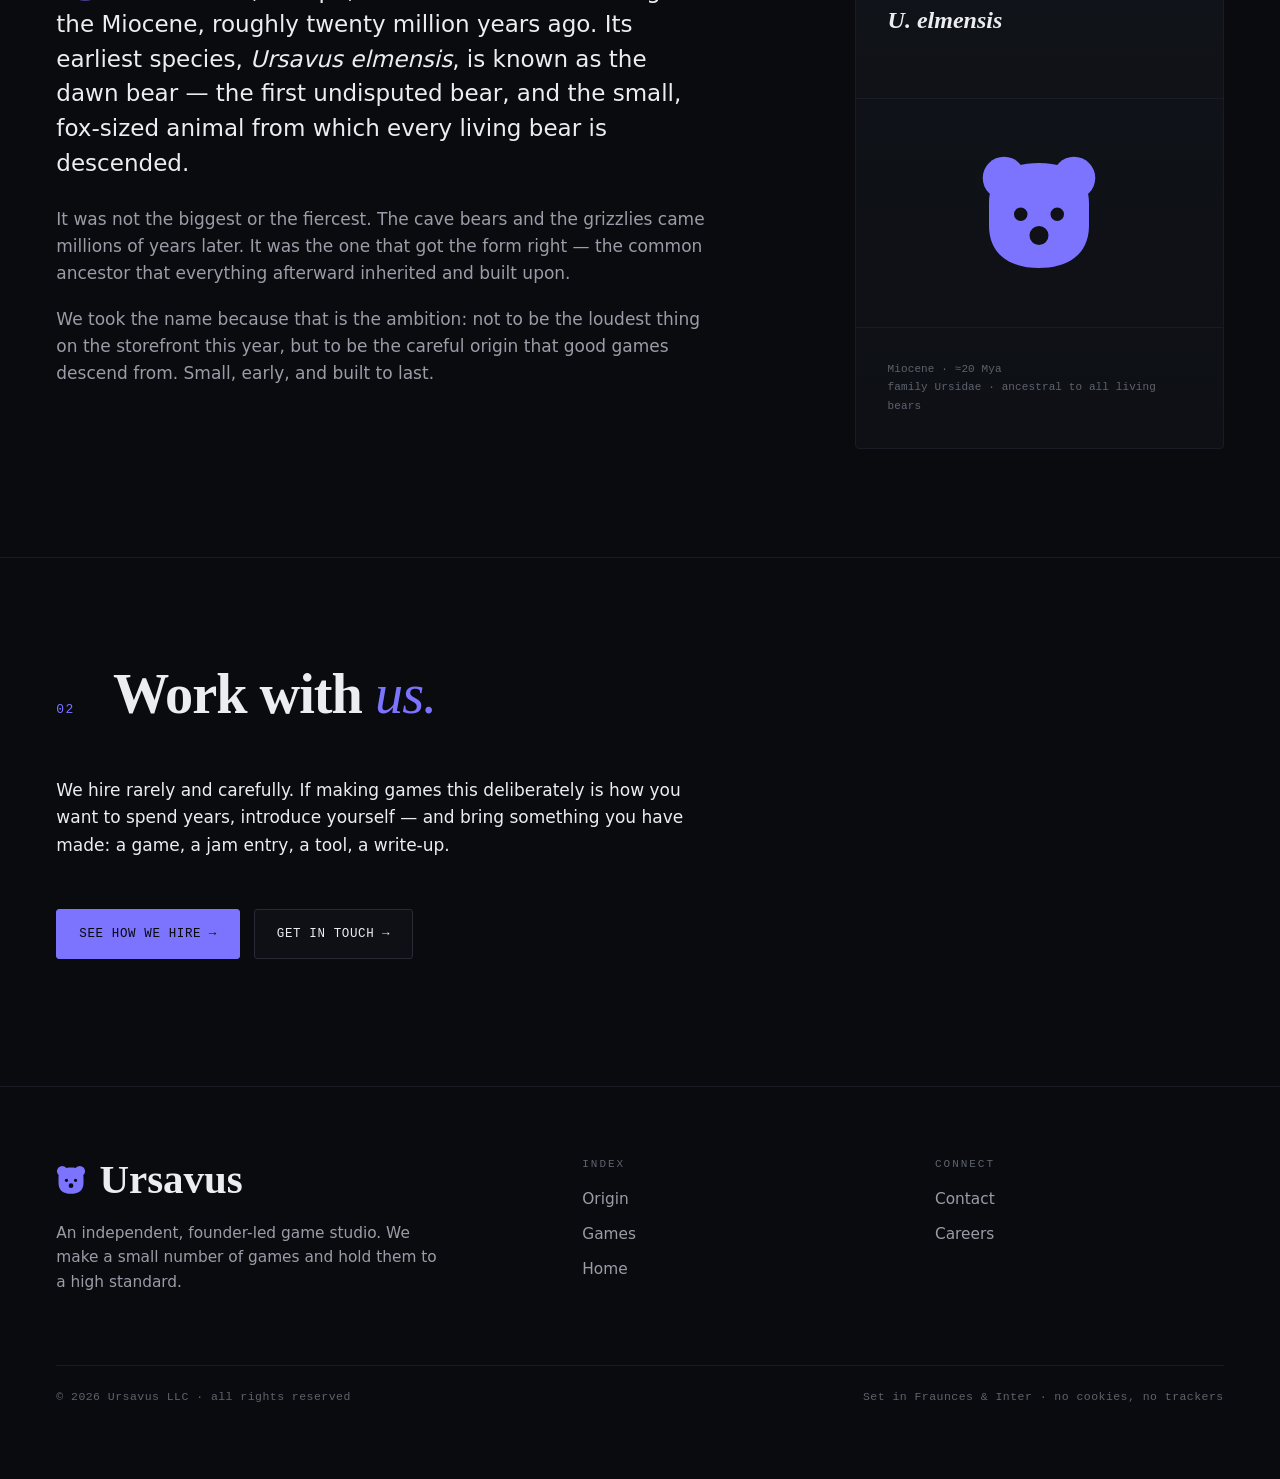
==== commit 807cf8b3: "Update favicon to the rounded bear mark Add favicon.svg (vector, crisp at any size) recreating the r" ====
--- a/about.html
+++ b/about.html
@@ -13,7 +13,9 @@
       document.documentElement.setAttribute("data-theme",t);document.documentElement.classList.add("js");
       try{if("scrollRestoration"in history)history.scrollRestoration="manual";}catch(e2){}})();
   </script>
-  <link rel="icon" href="logo.svg" type="image/svg+xml">
+  <link rel="icon" href="favicon.svg" type="image/svg+xml">
+  <link rel="icon" href="favicon-32.png" type="image/png" sizes="32x32">
+  <link rel="apple-touch-icon" href="apple-touch-icon.png">
   <link rel="preload" href="../fonts/fraunces-600.woff2" as="font" type="font/woff2" crossorigin>
   <link rel="preload" href="../fonts/inter-400.woff2" as="font" type="font/woff2" crossorigin>
   <link rel="stylesheet" href="styles.css">
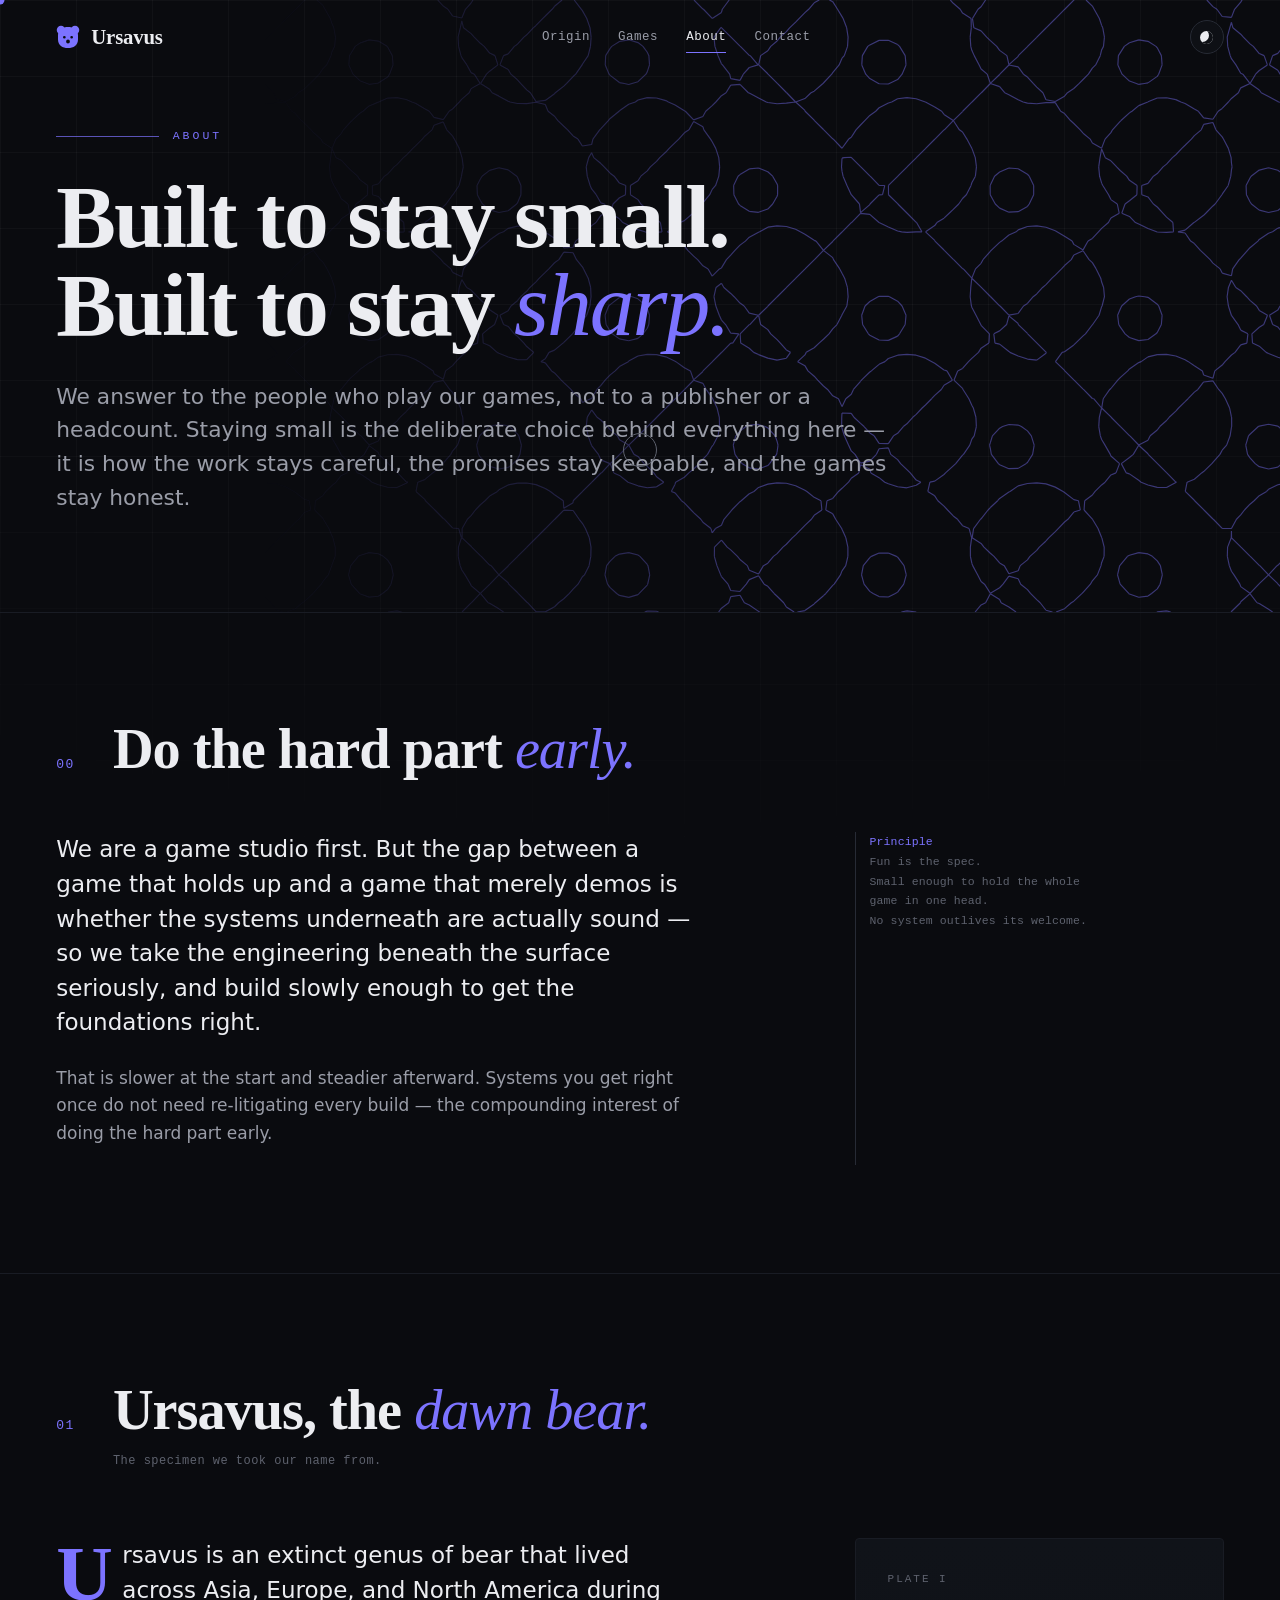
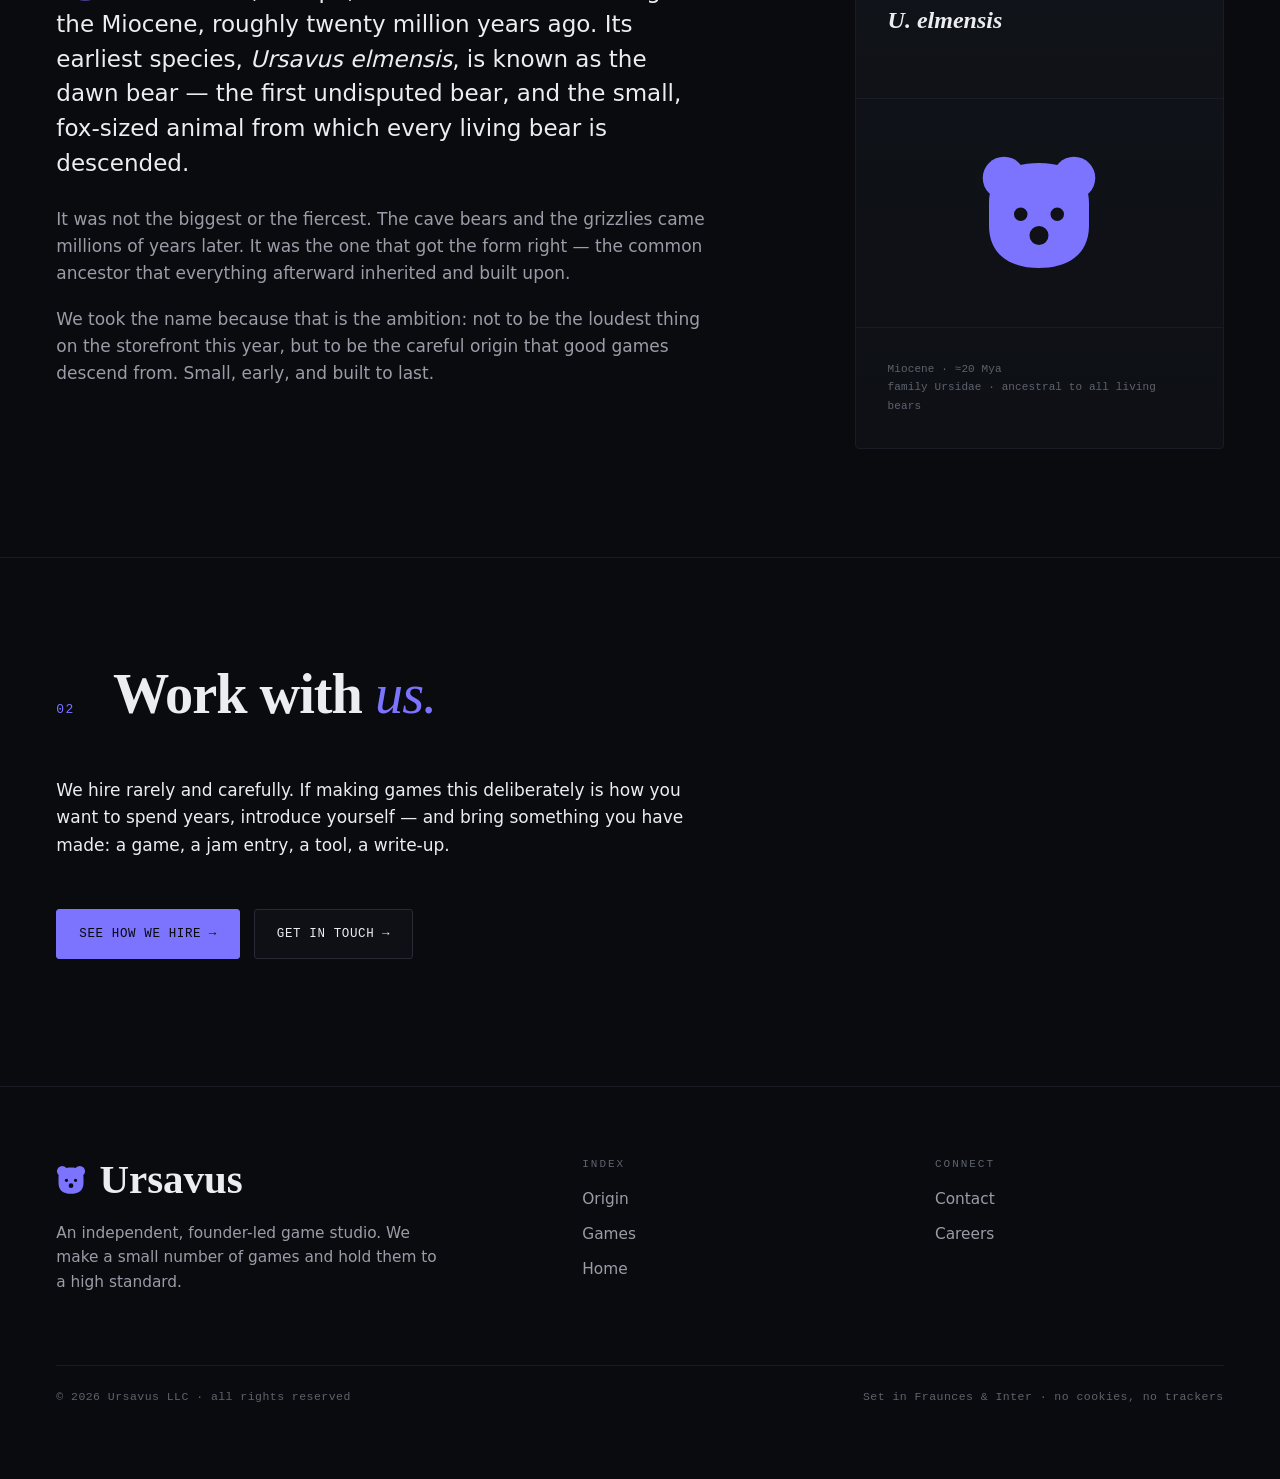
==== commit de6cc77c: "Fix tiny tab icon: full-frame 16px in favicon.ico, correct link tags The uploaded favicon.ico's 16x1" ====
--- a/about.html
+++ b/about.html
@@ -13,7 +13,7 @@
       document.documentElement.setAttribute("data-theme",t);document.documentElement.classList.add("js");
       try{if("scrollRestoration"in history)history.scrollRestoration="manual";}catch(e2){}})();
   </script>
-  <link rel="icon" href="favicon.svg" type="image/svg+xml">
+  <link rel="icon" href="favicon.ico" sizes="16x16 32x32 48x48">
   <link rel="icon" href="favicon-32.png" type="image/png" sizes="32x32">
   <link rel="apple-touch-icon" href="apple-touch-icon.png">
   <link rel="preload" href="../fonts/fraunces-600.woff2" as="font" type="font/woff2" crossorigin>
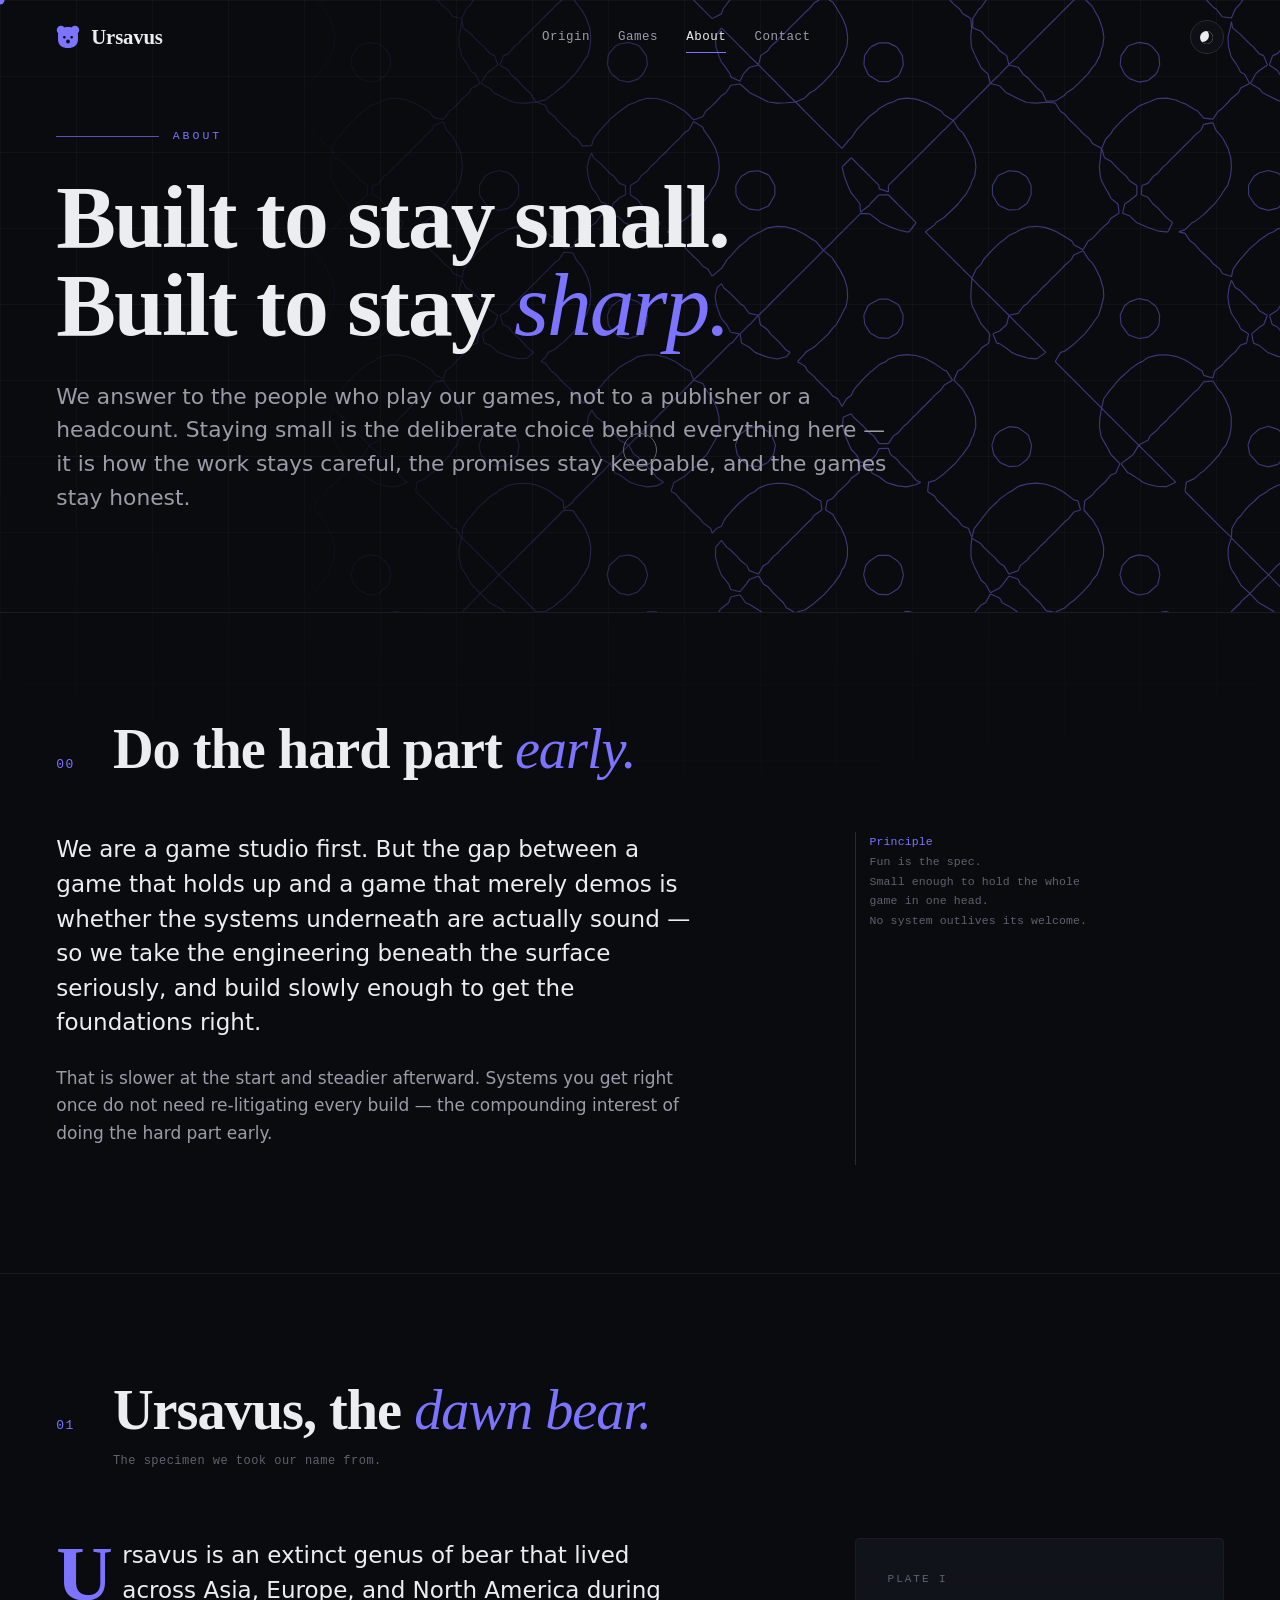
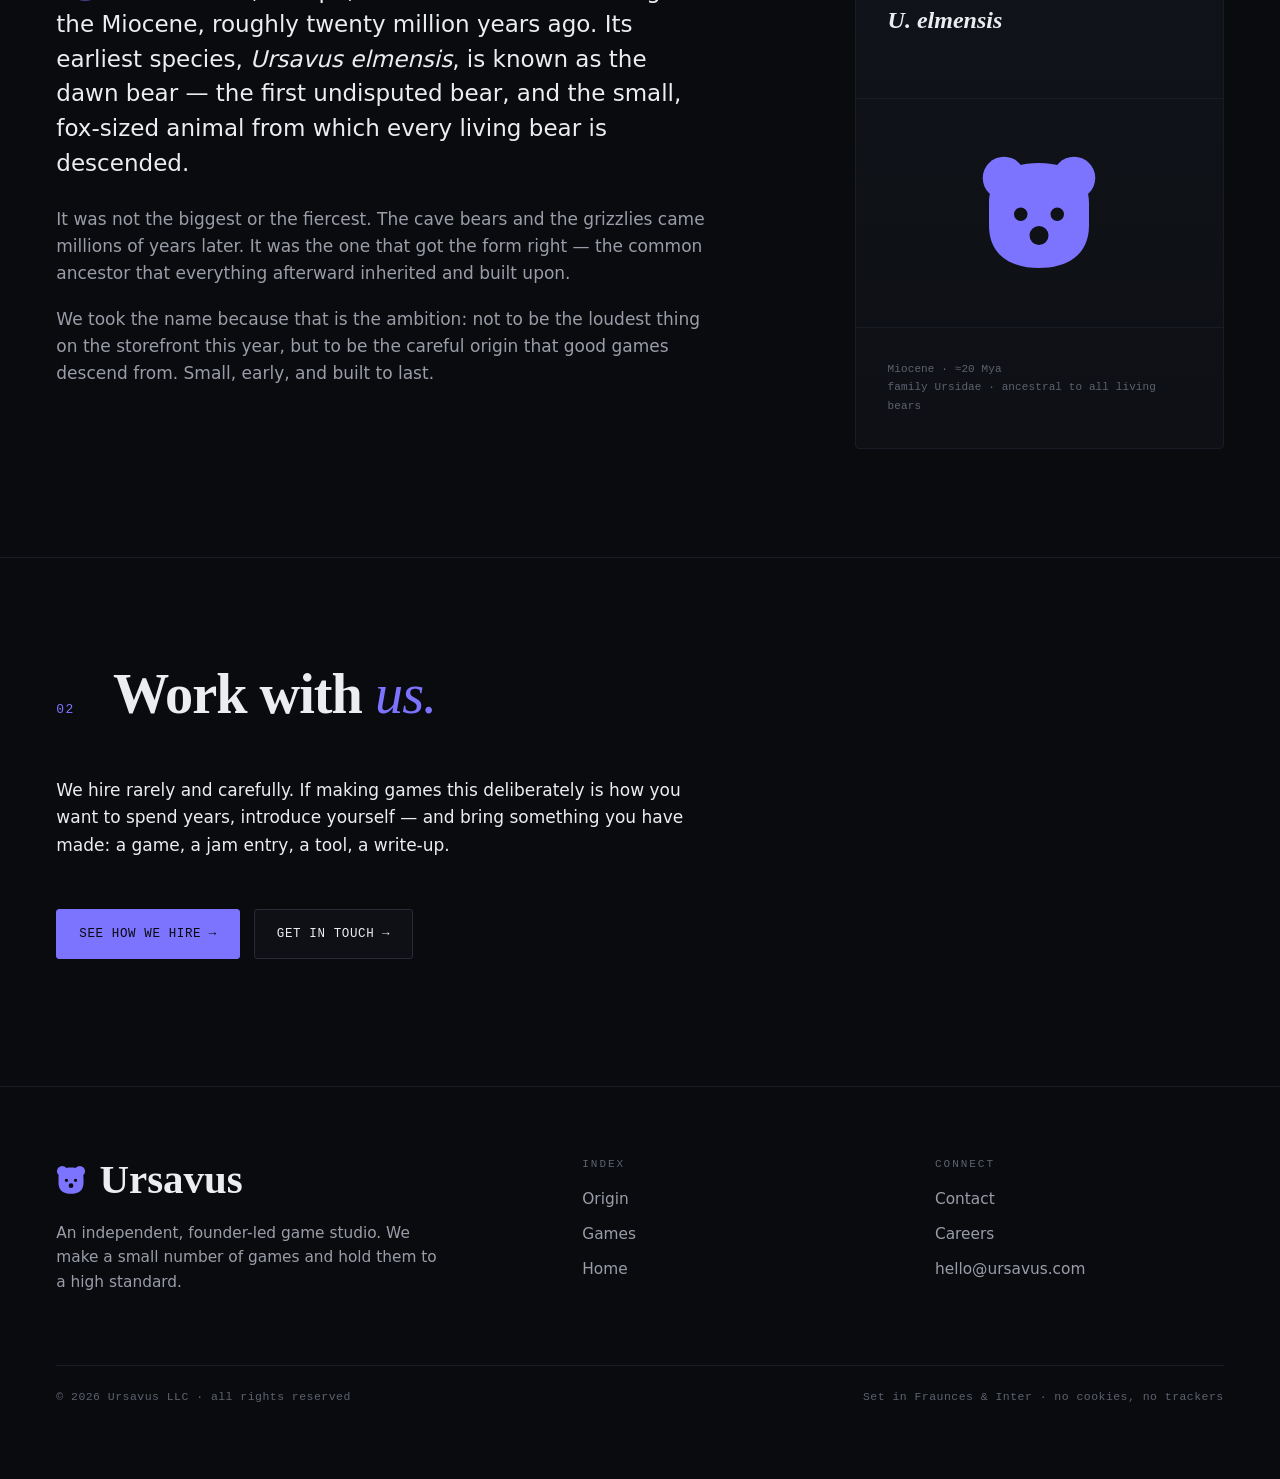
==== commit f2d9d4aa: "Add hello@ursavus.com across contact points Surfaces the studio inbox alongside the existing form:  " ====
--- a/about.html
+++ b/about.html
@@ -155,6 +155,7 @@
           <h4>Connect</h4>
           <a href="contact.html">Contact</a>
           <a href="contact.html#careers">Careers</a>
+          <a href="mailto:hello@ursavus.com">hello@ursavus.com</a>
         </div>
       </div>
       <div class="foot-meta">
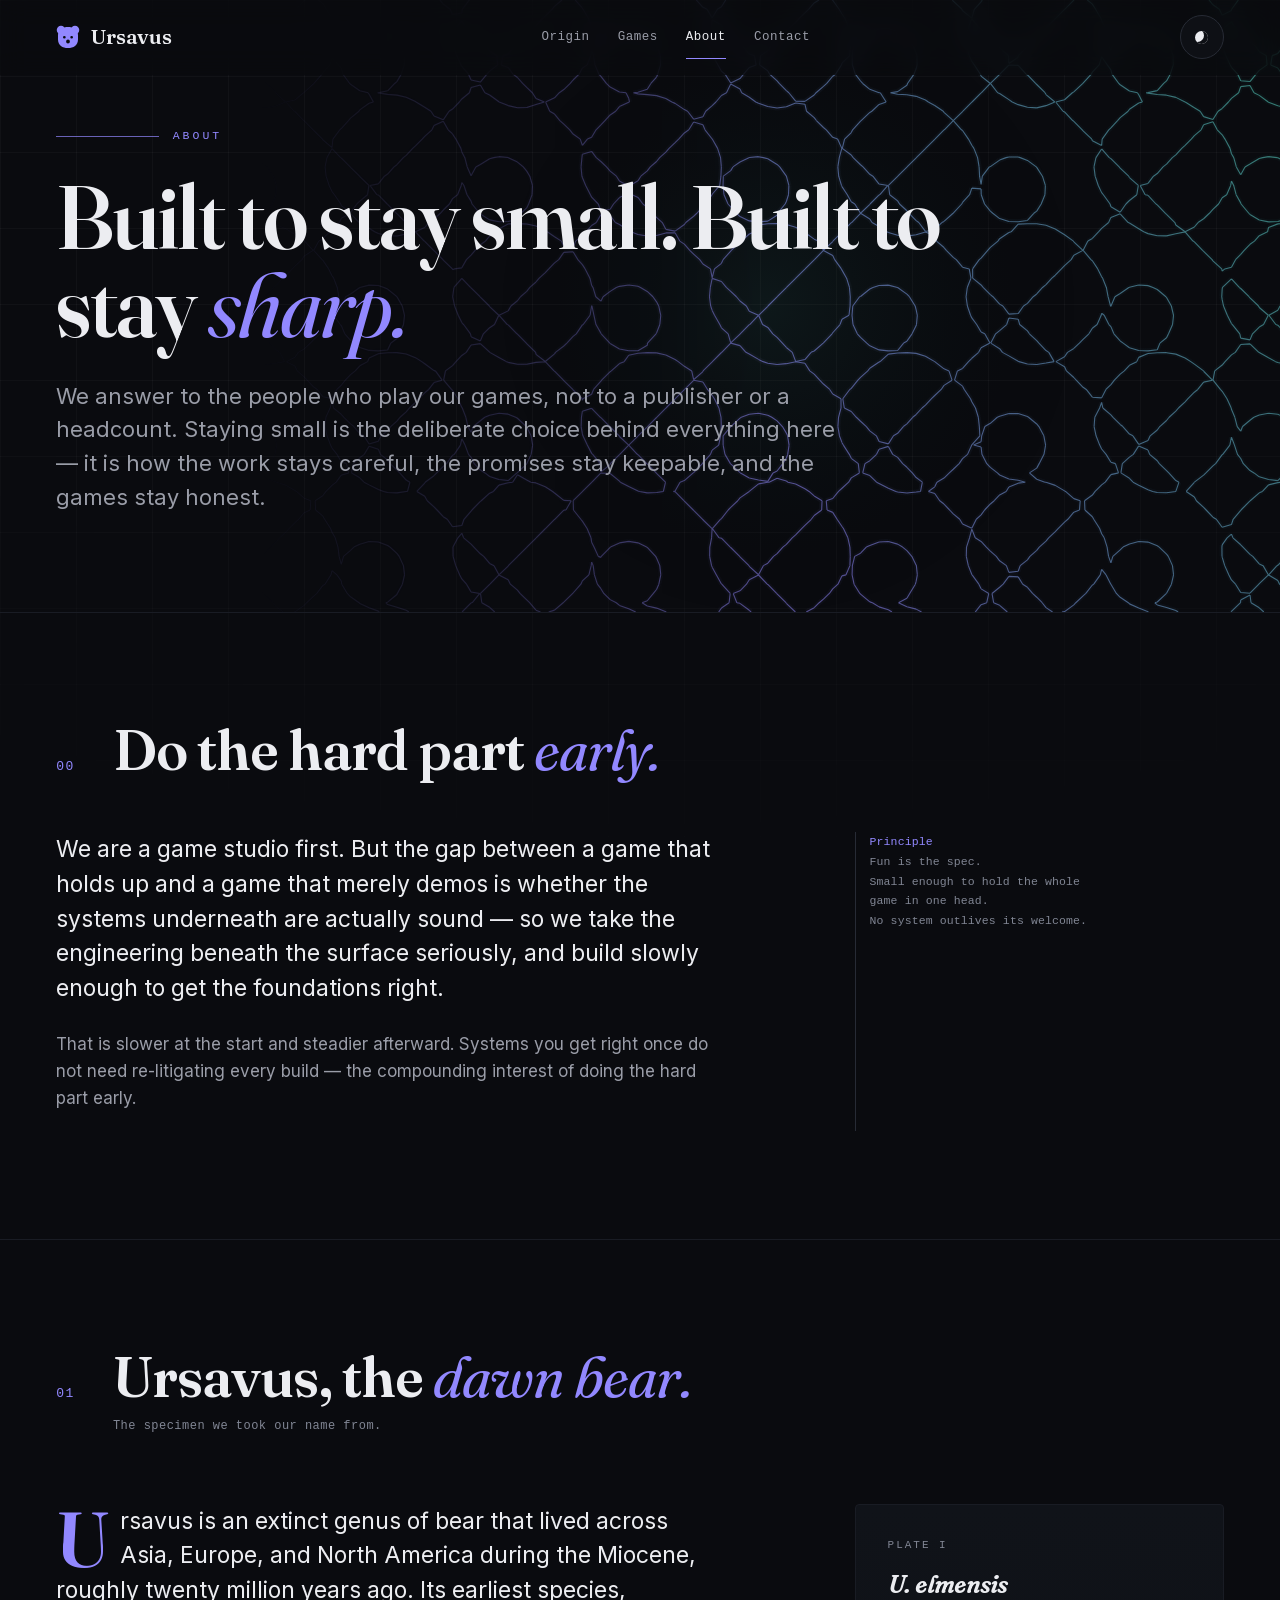
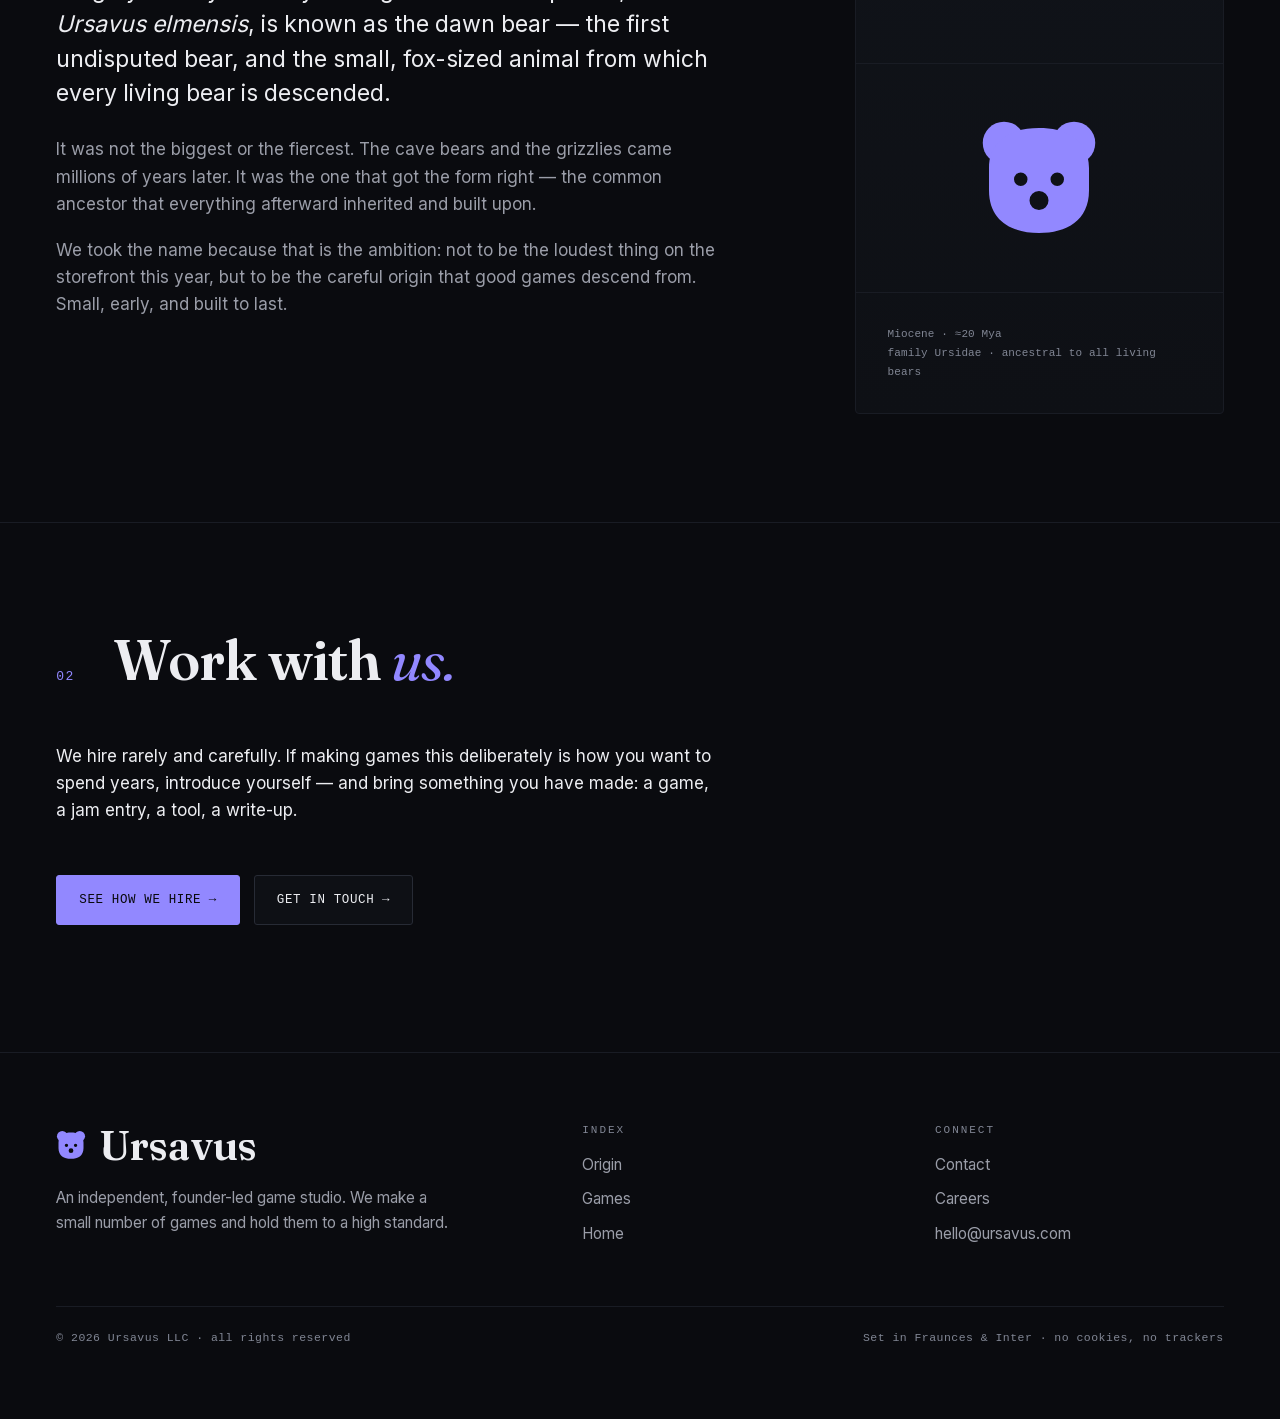
==== commit 16b548ec: "Refresh Ursavus with interactive math and illustrated game showcases" ====
--- a/about.html
+++ b/about.html
@@ -16,8 +16,8 @@
   <link rel="icon" href="favicon.ico" sizes="16x16 32x32 48x48">
   <link rel="icon" href="favicon-32.png" type="image/png" sizes="32x32">
   <link rel="apple-touch-icon" href="apple-touch-icon.png">
-  <link rel="preload" href="../fonts/fraunces-600.woff2" as="font" type="font/woff2" crossorigin>
-  <link rel="preload" href="../fonts/inter-400.woff2" as="font" type="font/woff2" crossorigin>
+  <link rel="preload" href="fonts/fraunces-600.woff2" as="font" type="font/woff2" crossorigin>
+  <link rel="preload" href="fonts/inter.woff2" as="font" type="font/woff2" crossorigin>
   <link rel="stylesheet" href="styles.css">
 </head>
 <body id="top">
--- a/styles.css
+++ b/styles.css
@@ -4,10 +4,9 @@
    marginalia, and a deep-time signature. Fraunces · Inter · mono. Dual theme.
    ============================================================================ */
 
-@font-face{font-family:"Fraunces";font-style:normal;font-weight:600;font-display:swap;src:url("../fonts/fraunces-600.woff2") format("woff2");}
-@font-face{font-family:"Fraunces";font-style:italic;font-weight:400;font-display:swap;src:url("../fonts/fraunces-400-italic.woff2") format("woff2");}
-@font-face{font-family:"Inter";font-style:normal;font-weight:400;font-display:swap;src:url("../fonts/inter-400.woff2") format("woff2");}
-@font-face{font-family:"Inter";font-style:normal;font-weight:600;font-display:swap;src:url("../fonts/inter-600.woff2") format("woff2");}
+@font-face{font-family:"Fraunces";font-style:normal;font-weight:600;font-display:swap;src:url("fonts/fraunces-600.woff2") format("woff2");}
+@font-face{font-family:"Fraunces";font-style:italic;font-weight:400;font-display:swap;src:url("fonts/fraunces-400-italic.woff2") format("woff2");}
+@font-face{font-family:"Inter";font-style:normal;font-weight:100 900;font-display:swap;src:url("fonts/inter.woff2") format("woff2");}
 
 /* ---------- tokens ---------- */
 :root{
@@ -25,7 +24,7 @@
   --panel:#101319;
   --ink:#ECEDF1;
   --ink-2:#9A9DA8;
-  --ink-3:#5E626E;
+  --ink-3:#818694;
   --line:#191C24;
   --line-2:#272B35;
   --accent:#7C73FF;
@@ -41,7 +40,7 @@
   --panel:#FFFFFF;
   --ink:#15161B;
   --ink-2:#585B63;
-  --ink-3:#8E9099;
+  --ink-3:#70727A;
   --line:#E5E3D8;
   --line-2:#D4D2C5;
   --accent:#4B41E0;
@@ -111,8 +110,8 @@
 
 /* ---------- custom cursor ---------- */
 @media (hover:hover) and (pointer:fine){
-  body{cursor:none;}
-  a,button,.magnetic,input,textarea,label[for],.tl-track{cursor:none;}
+  html.cursor-ready body{cursor:none;}
+  html.cursor-ready :is(a,button,.magnetic,input,textarea,label[for],.tl-track,summary){cursor:none;}
   .cursor{position:fixed;top:0;left:0;width:9px;height:9px;border-radius:50%;
     background:var(--accent);z-index:500;pointer-events:none;
     transform:translate(-50%,-50%);transition:width .2s,height .2s,background .2s,opacity .2s;}
@@ -123,7 +122,7 @@
   body.cursor-hot .cursor-ring{width:54px;height:54px;border-color:var(--accent);}
 }
 .cursor,.cursor-ring{display:none;}
-@media (hover:hover) and (pointer:fine){.cursor,.cursor-ring{display:block;}}
+@media (hover:hover) and (pointer:fine){html.cursor-ready .cursor,html.cursor-ready .cursor-ring{display:block;}}
 
 /* ---------- header ---------- */
 .site-head{position:fixed;top:0;left:0;right:0;z-index:200;
@@ -283,10 +282,10 @@
 .foot-meta{display:flex;justify-content:space-between;gap:20px;flex-wrap:wrap;margin-top:clamp(34px,6vh,60px);padding-top:22px;border-top:1px solid var(--line);font-family:var(--mono);font-size:11.5px;letter-spacing:.04em;color:var(--ink-3);}
 
 /* ---------- reveal motion ---------- */
-html.js .reveal{opacity:0;transform:translateY(22px);}
-html.js .reveal.in{opacity:1;transform:none;transition:opacity .9s cubic-bezier(.22,.61,.36,1),transform .9s cubic-bezier(.22,.61,.36,1);transition-delay:calc(var(--d,0)*1ms);}
+html.reveals-ready .reveal{opacity:0;transform:translateY(22px);}
+html.reveals-ready .reveal.in{opacity:1;transform:none;transition:opacity .9s cubic-bezier(.22,.61,.36,1),transform .9s cubic-bezier(.22,.61,.36,1);transition-delay:calc(var(--d,0)*1ms);}
 @media (prefers-reduced-motion:reduce){
-  html.js .reveal{opacity:1!important;transform:none!important;}
+  html.reveals-ready .reveal{opacity:1!important;transform:none!important;}
   .scroll-cue .bar::after{animation:none;}
   body{cursor:auto!important;}
   .cursor,.cursor-ring{display:none!important;}
@@ -323,3 +322,141 @@
   .tl-figure{display:none;}
   .tl-readout{grid-template-columns:1fr;min-height:0;}
 }
+
+/* ---------- v3: emergence / a studio built for play ---------- */
+:root{--accent:#9288FF;}
+[data-theme="light"]{--accent:#4B41E0;}
+:where(a,button,summary,[tabindex]):focus-visible{outline:2px solid var(--accent-2);outline-offset:5px;border-radius:3px;}
+:where(section[id],article[id],form[id],#careers){scroll-margin-top:100px;}
+.site-head{background:color-mix(in srgb,var(--bg) 65%,transparent);backdrop-filter:blur(14px);-webkit-backdrop-filter:blur(14px);}
+.tt,.burger{width:44px;height:44px;}
+.nav a{min-height:44px;display:flex;align-items:center;}
+.hero--home{min-height:min(850px,100svh);padding-top:120px;padding-bottom:32px;}
+.hero--home::before{content:"";position:absolute;inset:-20% -20% 0 30%;pointer-events:none;background:radial-gradient(ellipse at 60% 30%,color-mix(in srgb,var(--accent) 9%,transparent),transparent 58%);}
+.hero-grid{display:grid;grid-template-columns:1.03fr 1fr;gap:clamp(32px,4vw,70px);align-items:center;}
+.hero-copy{min-width:0;}
+.hero--home .hero-eyebrow{gap:12px;margin-bottom:28px;}
+.hero--home .hero-eyebrow .rule{width:32px;}
+.hero--home .tag{font-size:10px;letter-spacing:.17em;}
+.hero--home h1{font-size:clamp(3.6rem,6.4vw,6rem);letter-spacing:-.04em;line-height:1.01;max-width:none;margin-bottom:28px;}
+.hero--home .lead{font-size:clamp(1.05rem,1.4vw,1.2rem);max-width:40ch;line-height:1.7;}
+.hero-actions{margin-top:32px;gap:22px;}
+.btn--primary{background:var(--accent);border-color:var(--accent);color:var(--accent-ink);}
+.btn--primary:hover{background:var(--accent-2);border-color:var(--accent-2);color:var(--accent-ink);}
+.hero-bottom{display:flex;align-items:center;justify-content:space-between;gap:24px;margin-top:42px;padding-top:25px;border-top:1px solid var(--line-2);}
+.hero-bottom p{font-family:var(--mono);font-size:11px;letter-spacing:.04em;color:var(--ink-2);margin:0;}
+.field-console{isolation:isolate;position:relative;height:clamp(430px,43vw,550px);min-width:0;border:1px solid var(--line-2);border-radius:10px;overflow:hidden;background:radial-gradient(ellipse at 52% 46%,color-mix(in srgb,var(--accent) 9%,var(--bg)),var(--bg) 74%);box-shadow:0 24px 80px -45px color-mix(in srgb,var(--accent) 45%,transparent);}
+.field-console::after{content:"";position:absolute;inset:12px;border:1px solid color-mix(in srgb,var(--line-2) 50%,transparent);border-radius:3px;pointer-events:none;z-index:-1;}
+.field-console .hero-field{inset:30px 0 76px;width:100%;height:calc(100% - 106px);mask-image:linear-gradient(transparent,#000 10%,#000 88%,transparent);-webkit-mask-image:linear-gradient(transparent,#000 10%,#000 88%,transparent);opacity:1;}
+.field-topline{position:absolute;z-index:2;top:23px;left:23px;right:23px;display:flex;justify-content:space-between;gap:14px;font:10px/1.4 var(--mono);letter-spacing:.08em;text-transform:uppercase;color:var(--ink-3);}
+.field-status{display:flex;gap:8px;align-items:center;color:var(--ink-2);}
+.field-status i{height:5px;width:5px;border-radius:50%;background:var(--accent-2);box-shadow:0 0 12px var(--accent-2);}
+.field-coordinate{position:absolute;right:24px;top:65px;font:10px/1.7 var(--mono);letter-spacing:.05em;color:var(--ink-3);pointer-events:none;}
+.field-bottom{position:absolute;z-index:2;left:23px;right:23px;bottom:22px;}
+.field-readout{display:flex;justify-content:space-between;margin-bottom:15px;font:11px var(--mono);letter-spacing:.07em;color:var(--ink-2);}
+.field-readout>span:last-child{color:var(--accent-2);font-variant-numeric:tabular-nums;}
+.field-controls{display:flex;gap:10px;align-items:center;justify-content:space-between;}
+.field-presets{display:flex;gap:3px;padding:3px;border:1px solid var(--line-2);border-radius:6px;background:var(--bg-2);}
+.field-controls button{appearance:none;border:0;border-radius:4px;background:transparent;color:var(--ink-2);font:10px/1.3 var(--mono);min-height:44px;padding:9px 10px;white-space:nowrap;cursor:pointer;transition:background .2s,color .2s;}
+.field-controls button:hover{color:var(--ink);background:var(--line);}
+.field-controls button[aria-pressed="true"]:not(.field-pause){background:var(--accent);color:var(--accent-ink);}
+.field-controls .field-pause{padding-inline:4px;font-size:10px;min-width:72px;}
+#games{position:relative;background:linear-gradient(180deg,color-mix(in srgb,var(--accent) 3%,var(--bg)),var(--bg) 550px);}
+#games .cat-title{max-width:20ch;}
+.game-plate{--game-accent:#B29AFF;display:grid;grid-template-columns:minmax(0,.85fr) minmax(0,1.15fr);border-color:var(--line-2);border-radius:10px;background:var(--bg-2);}
+.game-plate[data-game="klast"]{--game-accent:#FFAD82;}
+.game-plate[data-game="shatterwing"]{--game-accent:#70E6D8;}
+[data-theme="light"] .game-plate{--game-accent:#6740AE;}
+[data-theme="light"] .game-plate[data-game="klast"]{--game-accent:#A44621;}
+[data-theme="light"] .game-plate[data-game="shatterwing"]{--game-accent:#087D75;}
+.game-plate:hover{transform:none;border-color:color-mix(in srgb,var(--game-accent) 50%,var(--line-2));}
+.game-art{position:relative;isolation:isolate;margin:0;min-height:440px;overflow:hidden;background:#090D16;border-right:1px solid var(--line-2);}
+.game-art img{position:absolute;inset:0;width:100%;height:100%;object-fit:cover;transition:transform .8s cubic-bezier(.22,.61,.36,1);}
+.game-plate:hover .game-art img{transform:scale(1.04);}
+.game-art::after{content:"";position:absolute;inset:0;background:linear-gradient(180deg,rgba(9,13,22,.12),transparent 35%,transparent 65%,rgba(9,13,22,.85));pointer-events:none;}
+.game-art figcaption{position:absolute;z-index:1;inset:26px;display:flex;flex-direction:column;justify-content:space-between;pointer-events:none;}
+.art-number{color:#B8BCCA;font:10px var(--mono);letter-spacing:.12em;text-transform:uppercase;}
+.art-caption{font:italic 400 clamp(1.15rem,1.8vw,1.45rem)/1.3 var(--serif);color:#ECEDF1;max-width:20ch;}
+.game-copy{min-width:0;align-self:center;}
+.game-plate .plate-head{padding:30px 32px 0;border:0;display:block;}
+.game-plate .plate-name{font-size:clamp(1.9rem,3vw,2.8rem);line-height:1.08;}
+.game-plate .plate-kind{margin:12px 0 0;font-size:10px;letter-spacing:.1em;color:var(--game-accent);}
+.game-plate .plate-body{padding:23px 32px 30px;font-size:.95rem;}
+.game-plate .sum{font:400 1.1rem/1.4 var(--sans);color:var(--ink);margin-bottom:14px;}
+.game-plate .plate-body>p:not(.sum):not(.btnrow){max-width:60ch;line-height:1.7;}
+.game-details{margin:20px 0 24px;border-top:1px solid var(--line-2);border-bottom:1px solid var(--line-2);}
+.game-details summary{list-style:none;display:flex;justify-content:space-between;align-items:center;min-height:48px;font:11px var(--mono);letter-spacing:.06em;color:var(--ink-2);cursor:pointer;}
+.game-details summary::-webkit-details-marker{display:none;}
+.game-details summary>span{font:20px var(--sans);color:var(--game-accent);transition:transform .2s;}
+.game-details[open] summary>span{transform:rotate(45deg);}
+.game-details .specs{margin:0 0 16px;}
+.game-details .specs dt{color:var(--game-accent);}
+.game-plate .btnrow{align-items:center;gap:18px;}
+.game-plate .tlink{font-size:11px;letter-spacing:0;text-transform:none;color:var(--ink-2);border-color:var(--line-2);}
+.game-plate .tlink:hover{color:var(--game-accent);}
+.hero-actions .tlink,.game-plate .tlink{min-height:44px;}
+.steam-link{gap:10px;padding:12px 15px;min-height:48px;white-space:nowrap;background:color-mix(in srgb,var(--game-accent) 8%,var(--bg));border-color:color-mix(in srgb,var(--game-accent) 28%,var(--line-2));color:var(--game-accent);font-size:11px;letter-spacing:0;text-transform:none;}
+.steam-link:hover{background:color-mix(in srgb,var(--game-accent) 16%,var(--bg));border-color:var(--game-accent);color:var(--ink);}
+.steam-link svg{width:18px;height:18px;}
+#origin{background:radial-gradient(ellipse at 88% 40%,color-mix(in srgb,var(--accent-2) 4%,transparent),transparent 55%);}
+.tl-stage{border-radius:10px;background:linear-gradient(135deg,var(--panel),var(--bg));}
+#contact{background:radial-gradient(ellipse at 20% 80%,color-mix(in srgb,var(--accent) 7%,transparent),transparent 60%);}
+@media (max-width:1100px){
+  .hero--home h1{font-size:clamp(3.3rem,6.4vw,5rem);}
+  .hero-grid{gap:28px;}
+  .field-console{height:450px;}
+  .field-controls{flex-wrap:wrap;justify-content:flex-start;gap:6px;}
+  .field-bottom{bottom:18px;}
+  .field-console .hero-field{height:calc(100% - 130px);}
+  .game-plate .plate-head{padding:26px 26px 0;}
+  .game-plate .plate-body{padding:20px 26px 26px;}
+  .game-plate .btnrow{justify-content:flex-start!important;}
+}
+@media (max-width:900px){
+  .hero--home{min-height:auto;padding-top:130px;padding-bottom:32px;}
+  .hero-grid{grid-template-columns:1fr;gap:38px;}
+  .hero-copy{max-width:620px;}
+  .hero--home h1{font-size:clamp(3.4rem,9vw,5.5rem);}
+  .hero--home .lead{max-width:50ch;}
+  .field-console{height:440px;}
+  .field-controls{flex-wrap:nowrap;justify-content:space-between;}
+  .field-console .hero-field{height:calc(100% - 106px);}
+  .game-plate{grid-template-columns:1fr;}
+  .game-art{min-height:0;aspect-ratio:16/9;border-right:0;border-bottom:1px solid var(--line-2);}
+  .game-art img{object-fit:cover;}
+  .game-copy{align-self:stretch;}
+}
+@media (max-width:760px){
+  .hero--home{padding-top:116px;}
+  .hero--home h1{font-size:clamp(3.2rem,11.5vw,4.8rem);}
+  .hero--home .hero-eyebrow{margin-bottom:24px;}
+  .hero--home .lead{font-size:1.05rem;}
+  .hero-actions{margin-top:26px;gap:20px;}
+  .hero-bottom{margin-top:28px;align-items:flex-start;}
+  .hero-bottom p{max-width:25ch;font-size:10px;}
+  .field-console{height:420px;}
+  .field-console .hero-field{opacity:1;}
+  .game-art{aspect-ratio:4/3;}
+  .game-plate .plate-head{padding:26px 24px 0;}
+  .game-plate .plate-body{padding:20px 24px 26px;}
+  .game-plate .plate-name{font-size:2.1rem;}
+  .game-plate .btnrow{flex-direction:column;align-items:flex-start;gap:22px;}
+  .steam-link{align-self:flex-end;}
+  .field-controls .field-pause{min-height:44px;}
+  .field-controls button{min-height:44px;}
+}
+@media (max-width:420px){
+  .field-topline{left:17px;right:17px;font-size:9px;}
+  .field-bottom{left:16px;right:16px;}
+  .field-controls{flex-wrap:wrap;gap:6px;}
+  .field-presets{width:100%;justify-content:space-between;}
+  .field-presets button{flex:1;padding:9px 7px;}
+  .field-controls .field-pause{min-height:44px;text-align:left;padding:6px 3px;}
+  .field-console .hero-field{height:calc(100% - 160px);}
+  .game-art figcaption{inset:22px;}
+}
+@media (prefers-reduced-motion:reduce){
+  html.cursor-ready :is(body,a,button,.magnetic,input,textarea,label[for],.tl-track,summary){cursor:auto!important;}
+  *,*::before,*::after{animation-duration:.01ms!important;animation-iteration-count:1!important;transition-duration:.01ms!important;}
+  .game-plate:hover .game-art img{transform:none;}
+}
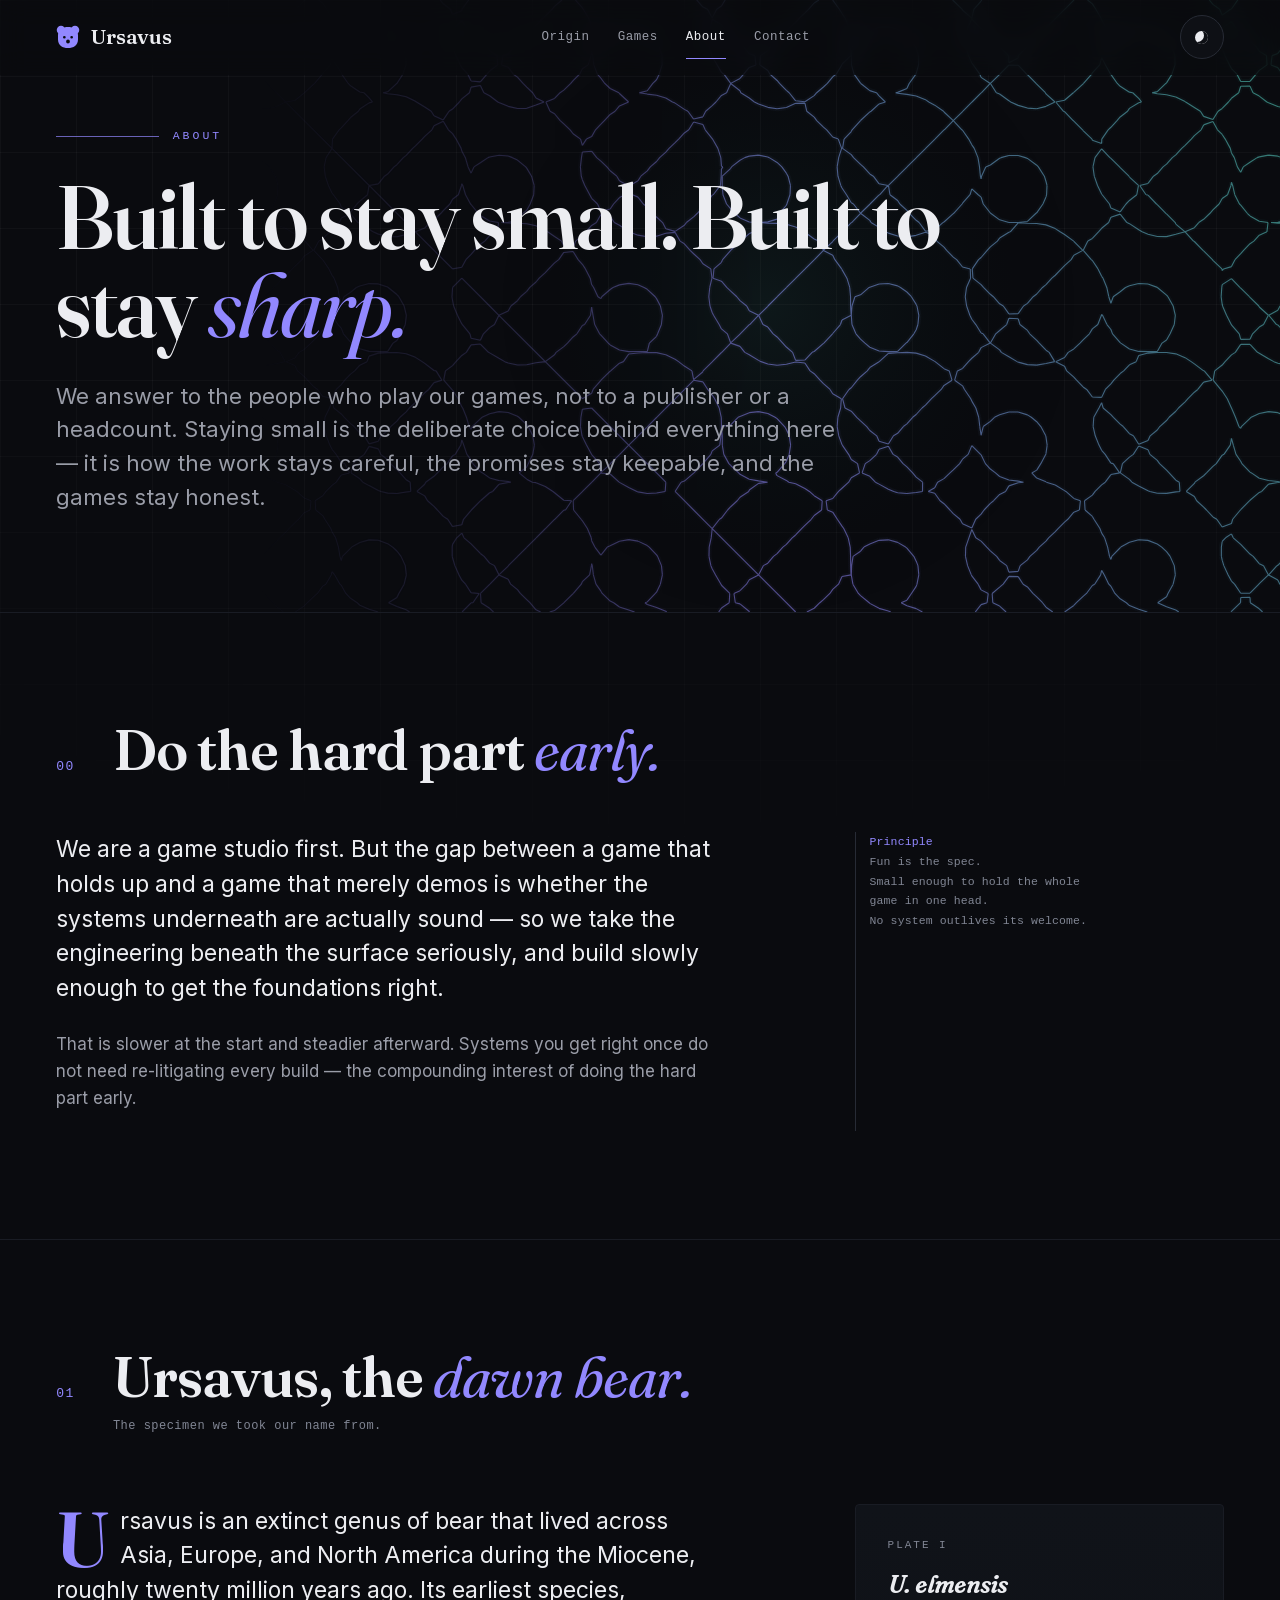
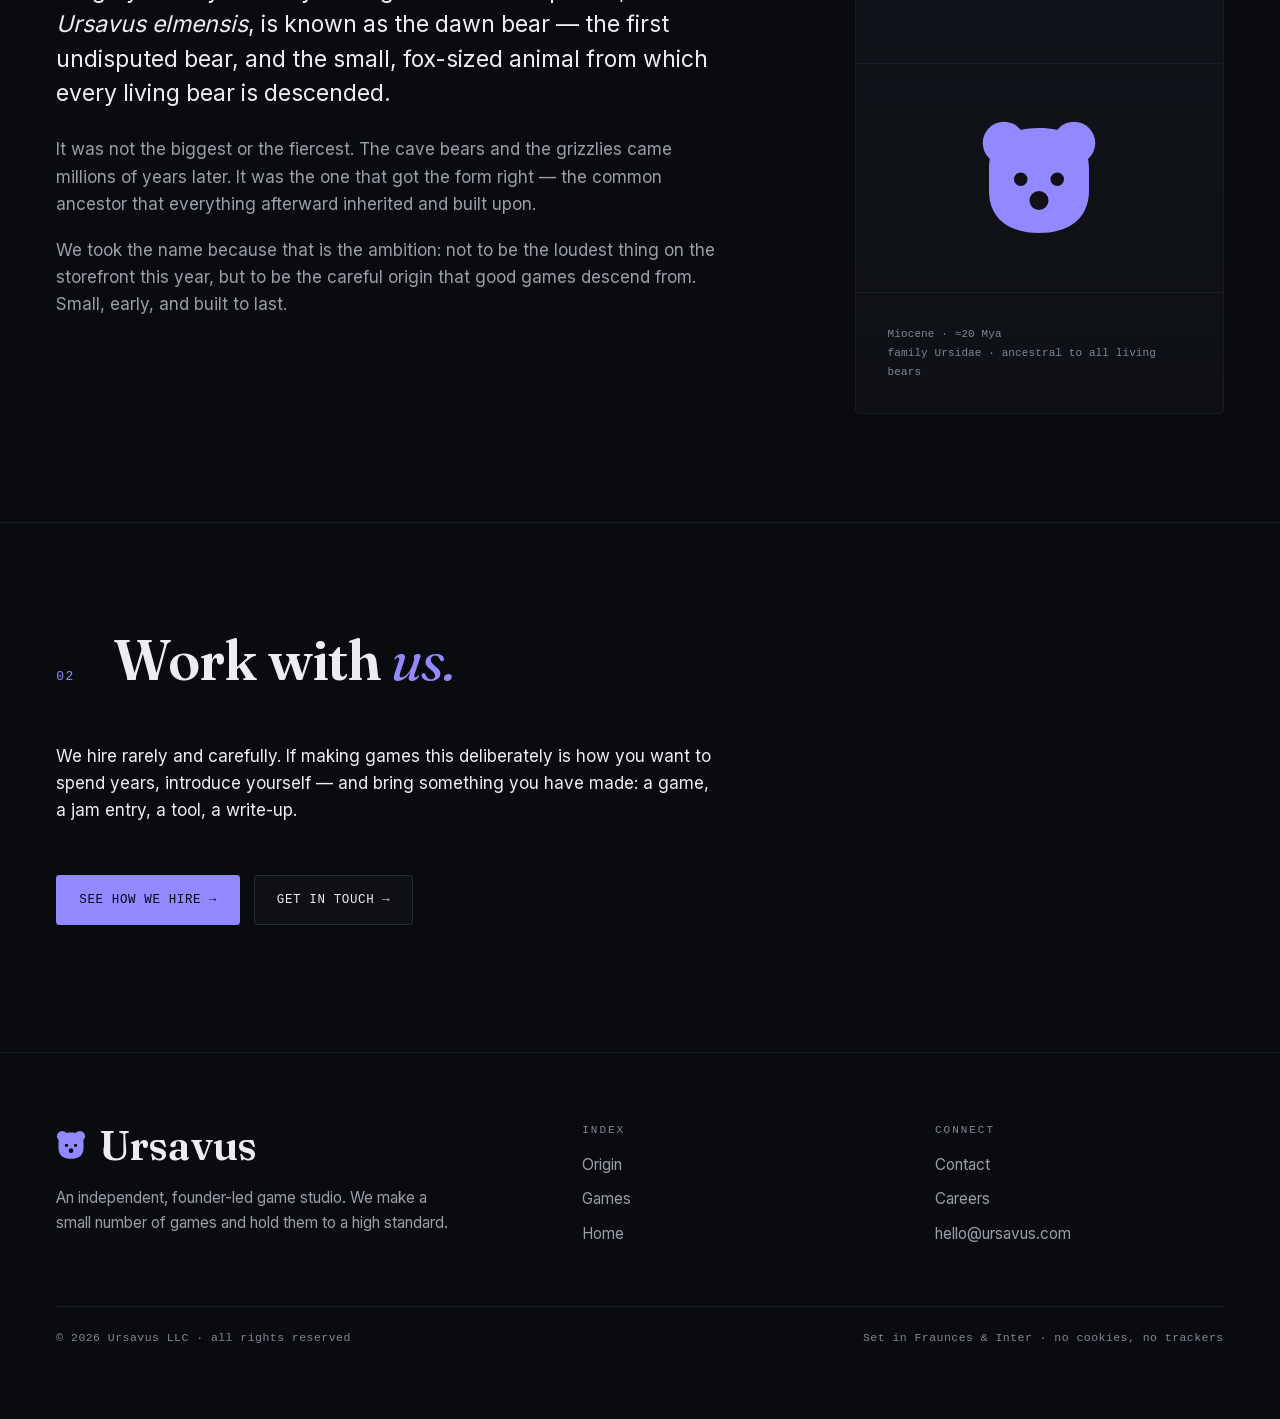
==== commit 84b084dd: "Version site assets so layout updates appear on refresh" ====
--- a/about.html
+++ b/about.html
@@ -18,7 +18,7 @@
   <link rel="apple-touch-icon" href="apple-touch-icon.png">
   <link rel="preload" href="fonts/fraunces-600.woff2" as="font" type="font/woff2" crossorigin>
   <link rel="preload" href="fonts/inter.woff2" as="font" type="font/woff2" crossorigin>
-  <link rel="stylesheet" href="styles.css">
+  <link rel="stylesheet" href="styles.css?v=20261002-2">
 </head>
 <body id="top">
   <a class="skip" href="#main">Skip to content</a>
@@ -165,7 +165,7 @@
     </div>
   </footer>
 
-  <script defer src="app.js"></script>
-  <script defer src="viz.js"></script>
+  <script defer src="app.js?v=20261002-2"></script>
+  <script defer src="viz.js?v=20261002-2"></script>
 </body>
 </html>
--- a/styles.css
+++ b/styles.css
@@ -399,7 +399,27 @@
 .steam-link:hover{background:color-mix(in srgb,var(--game-accent) 16%,var(--bg));border-color:var(--game-accent);color:var(--ink);}
 .steam-link svg{width:18px;height:18px;}
 #origin{background:radial-gradient(ellipse at 88% 40%,color-mix(in srgb,var(--accent-2) 4%,transparent),transparent 55%);}
-.tl-stage{border-radius:10px;background:linear-gradient(135deg,var(--panel),var(--bg));}
+.deeptime .prose p:last-child{margin-bottom:0;}
+.specimen-note{align-self:start;padding:24px;border:1px solid var(--line-2);border-radius:8px;background:color-mix(in srgb,var(--panel) 80%,transparent);}
+.specimen-note .tag{font-size:9px;letter-spacing:.16em;margin:0 0 15px;}
+.specimen-note h3{font-size:clamp(1.4rem,2vw,1.7rem);line-height:1.25;letter-spacing:-.02em;margin-bottom:8px;}
+.specimen-common{font-size:10.5px;color:var(--ink-2);margin:0;}
+.specimen-facts{margin:18px 0 0;border-top:1px solid var(--line-2);}
+.specimen-facts>div{padding:11px 0;border-bottom:1px solid var(--line-2);}
+.specimen-facts dt{font-size:9px;letter-spacing:.08em;text-transform:uppercase;margin-bottom:3px;}
+.specimen-facts dd{font-size:11.5px;color:var(--ink-2);margin:0;}
+.specimen-caption{font-size:10.5px;margin:15px 0 0;}
+.tl-stage{padding:clamp(22px,3.5vw,44px);border:1px solid var(--line-2);border-radius:10px;background:linear-gradient(135deg,var(--panel),var(--bg));}
+.tl-readout{grid-template-columns:minmax(0,1fr) auto;align-items:center;min-height:0;gap:32px;margin-bottom:34px;}
+.tl-readout>div{min-width:0;}
+.tl-when{margin:0 0 12px;font-size:11.5px;}
+.tl-era{font-size:clamp(1.9rem,3.8vw,3.2rem);line-height:1.12;margin:0 0 16px;}
+.tl-note{font-size:.95rem;line-height:1.65;}
+.tl-figure{align-self:center;opacity:.8;}
+.tl-track{border-top:0;margin-top:24px;height:54px;}
+.tl-tick--start span{left:0;transform:none;}
+.tl-tick--end span{left:auto;right:0;transform:none;}
+.tl-hint{margin:16px 0 0;font-size:10px;letter-spacing:.06em;}
 #contact{background:radial-gradient(ellipse at 20% 80%,color-mix(in srgb,var(--accent) 7%,transparent),transparent 60%);}
 @media (max-width:1100px){
   .hero--home h1{font-size:clamp(3.3rem,6.4vw,5rem);}
@@ -428,6 +448,9 @@
 }
 @media (max-width:760px){
   .hero--home{padding-top:116px;}
+  .tl-readout{grid-template-columns:1fr;gap:0;margin-bottom:28px;}
+  .specimen-note{max-width:420px;}
+  .tl-tick span{font-size:9px;letter-spacing:0;}
   .hero--home h1{font-size:clamp(3.2rem,11.5vw,4.8rem);}
   .hero--home .hero-eyebrow{margin-bottom:24px;}
   .hero--home .lead{font-size:1.05rem;}
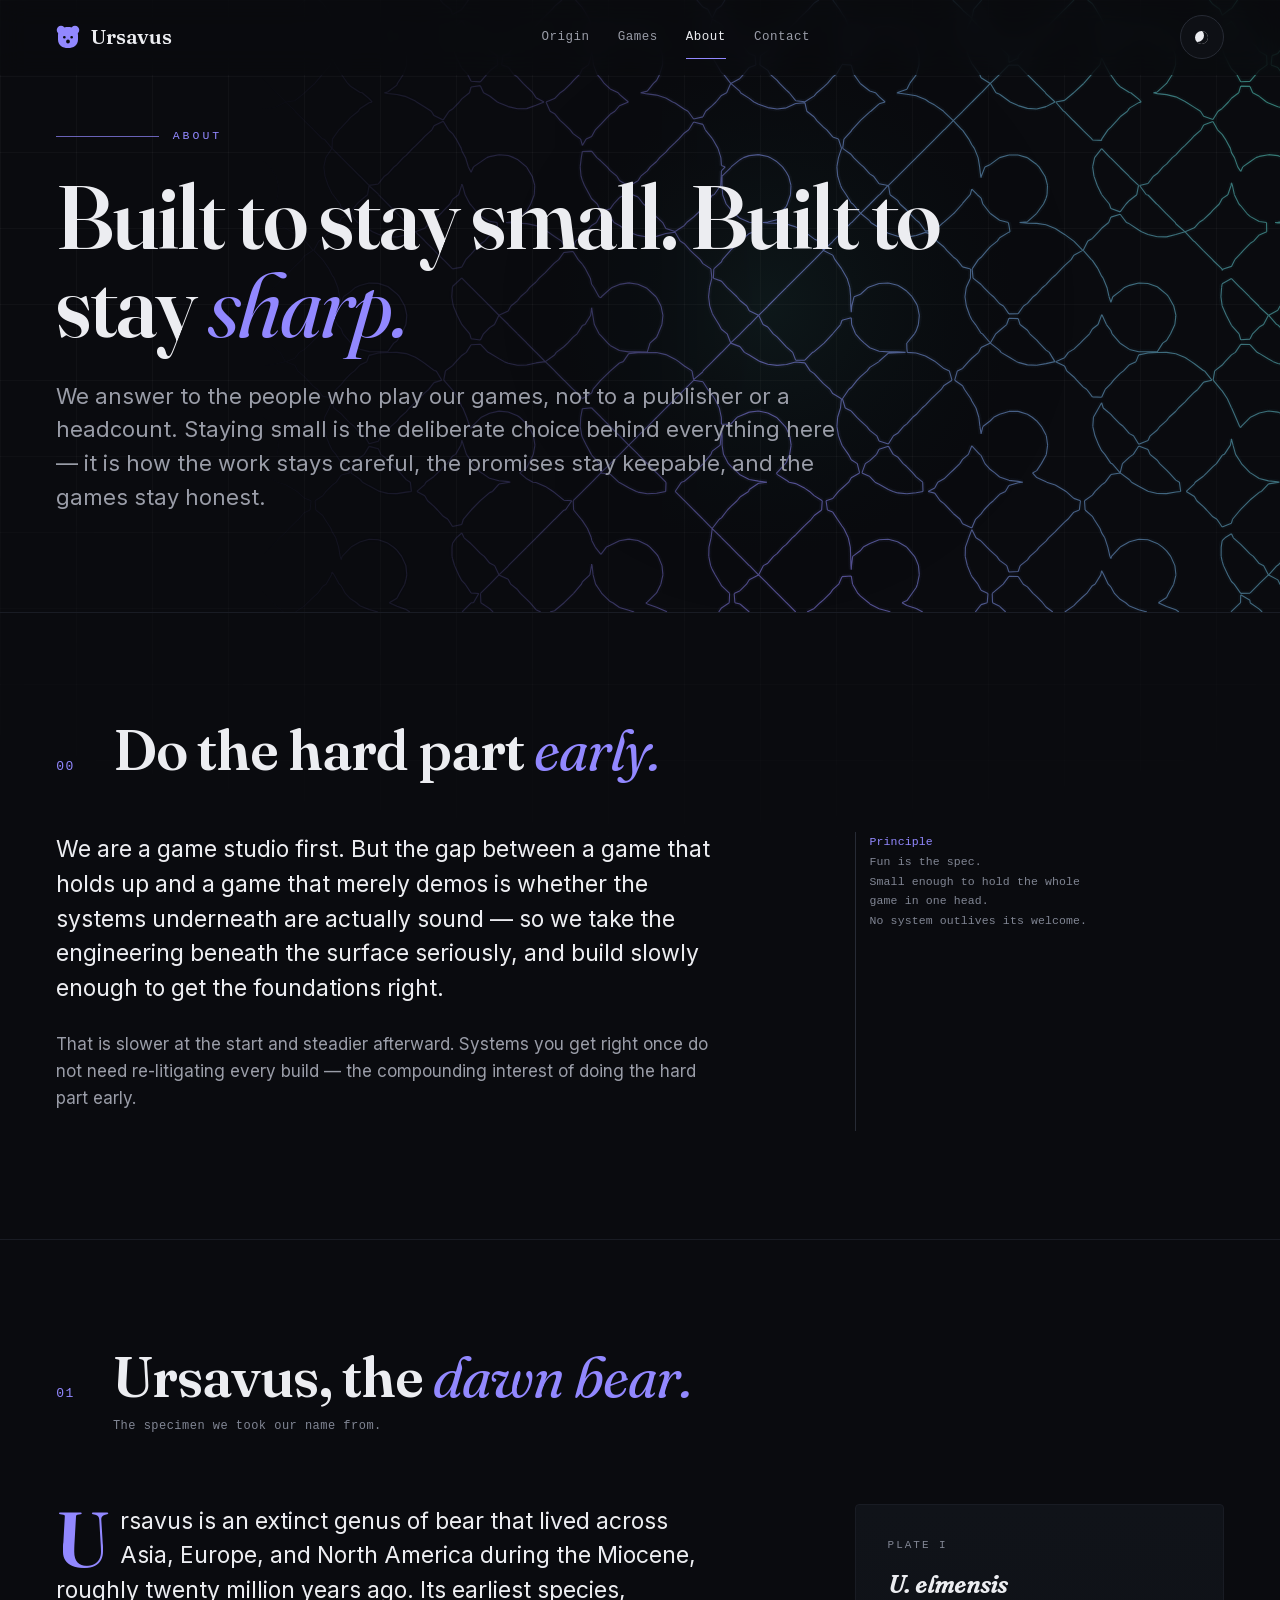
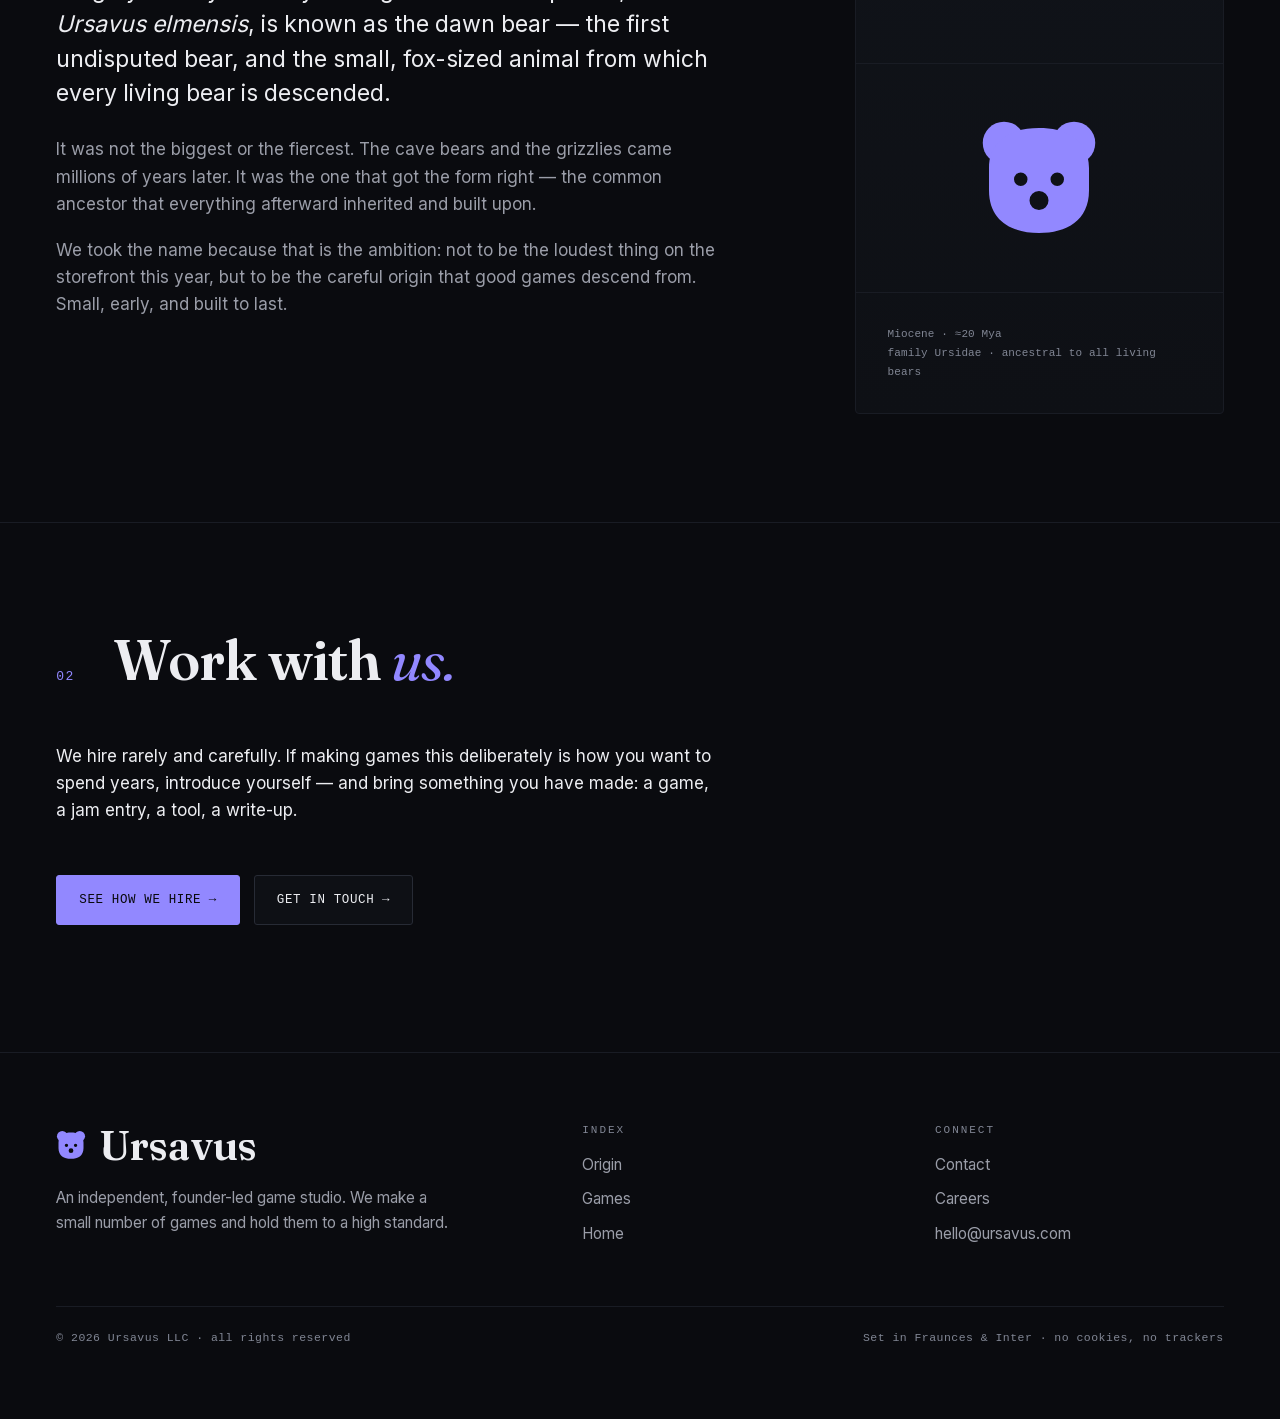
==== commit c91d36a7: "Open the site with the Ursavus studio ident and a lattice reveal The home page now opens with SHATTE" ====
--- a/about.html
+++ b/about.html
@@ -18,7 +18,7 @@
   <link rel="apple-touch-icon" href="apple-touch-icon.png">
   <link rel="preload" href="fonts/fraunces-600.woff2" as="font" type="font/woff2" crossorigin>
   <link rel="preload" href="fonts/inter.woff2" as="font" type="font/woff2" crossorigin>
-  <link rel="stylesheet" href="styles.css?v=20261002-2">
+  <link rel="stylesheet" href="styles.css?v=20261002-3">
 </head>
 <body id="top">
   <a class="skip" href="#main">Skip to content</a>
@@ -165,7 +165,7 @@
     </div>
   </footer>
 
-  <script defer src="app.js?v=20261002-2"></script>
-  <script defer src="viz.js?v=20261002-2"></script>
+  <script defer src="app.js?v=20261002-3"></script>
+  <script defer src="viz.js?v=20261002-3"></script>
 </body>
 </html>
--- a/styles.css
+++ b/styles.css
@@ -483,3 +483,24 @@
   *,*::before,*::after{animation-duration:.01ms!important;animation-iteration-count:1!important;transition-duration:.01ms!important;}
   .game-plate:hover .game-art img{transform:none;}
 }
+
+/* ---------- studio opening (intro.js) ---------- */
+/* Black from the first paint; it lifts by itself if the script never runs. */
+html.intro body::after{content:"";position:fixed;inset:0;z-index:399;background:#03040a;animation:intro-cover .45s ease 2.6s forwards;}
+html.intro[data-theme="light"] body::after{background:#e2e1ea;}
+html.intro-live body::after{content:none;}
+@keyframes intro-cover{to{opacity:0;visibility:hidden;}}
+.intro-stage{position:fixed;inset:0;z-index:400;contain:strict;-webkit-tap-highlight-color:transparent;}
+.intro-stage canvas{position:absolute;inset:0;width:100%;height:100%;max-width:none;}
+.intro-skip{position:fixed;z-index:401;right:max(14px,env(safe-area-inset-right));bottom:max(12px,env(safe-area-inset-bottom));min-height:44px;padding:0 14px;border:0;border-radius:3px;background:transparent;color:rgba(187,181,214,.48);font:10px/1 var(--mono);letter-spacing:.24em;text-transform:uppercase;cursor:pointer;opacity:0;animation:intro-skip .5s ease 1.1s forwards;transition:color .2s;}
+.intro-skip:hover,.intro-skip:focus-visible{color:#e9e7ff;}
+[data-theme="light"] .intro-skip{color:rgba(88,91,99,.62);}
+[data-theme="light"] .intro-skip:hover,[data-theme="light"] .intro-skip:focus-visible{color:#15161b;}
+.intro-skip.is-gone{opacity:0;visibility:hidden;animation:none;transition:opacity .3s,visibility 0s .3s;}
+@keyframes intro-skip{to{opacity:1;}}
+/* The bear flies home to the header; its mark appears as it lands. */
+html.intro-flight .site-head .brand .mark{opacity:0;}
+html.intro-landed .site-head .brand .mark{animation:intro-land .75s cubic-bezier(.2,.9,.25,1.25);}
+@keyframes intro-land{0%{transform:scale(1.22);filter:drop-shadow(0 0 9px var(--accent));}100%{transform:none;filter:drop-shadow(0 0 0 transparent);}}
+/* The theme toggle re-plots the page through the same lattice (app.js). */
+.theme-replot{position:fixed;inset:0;z-index:450;width:100%;height:100%;max-width:none;pointer-events:none;}
